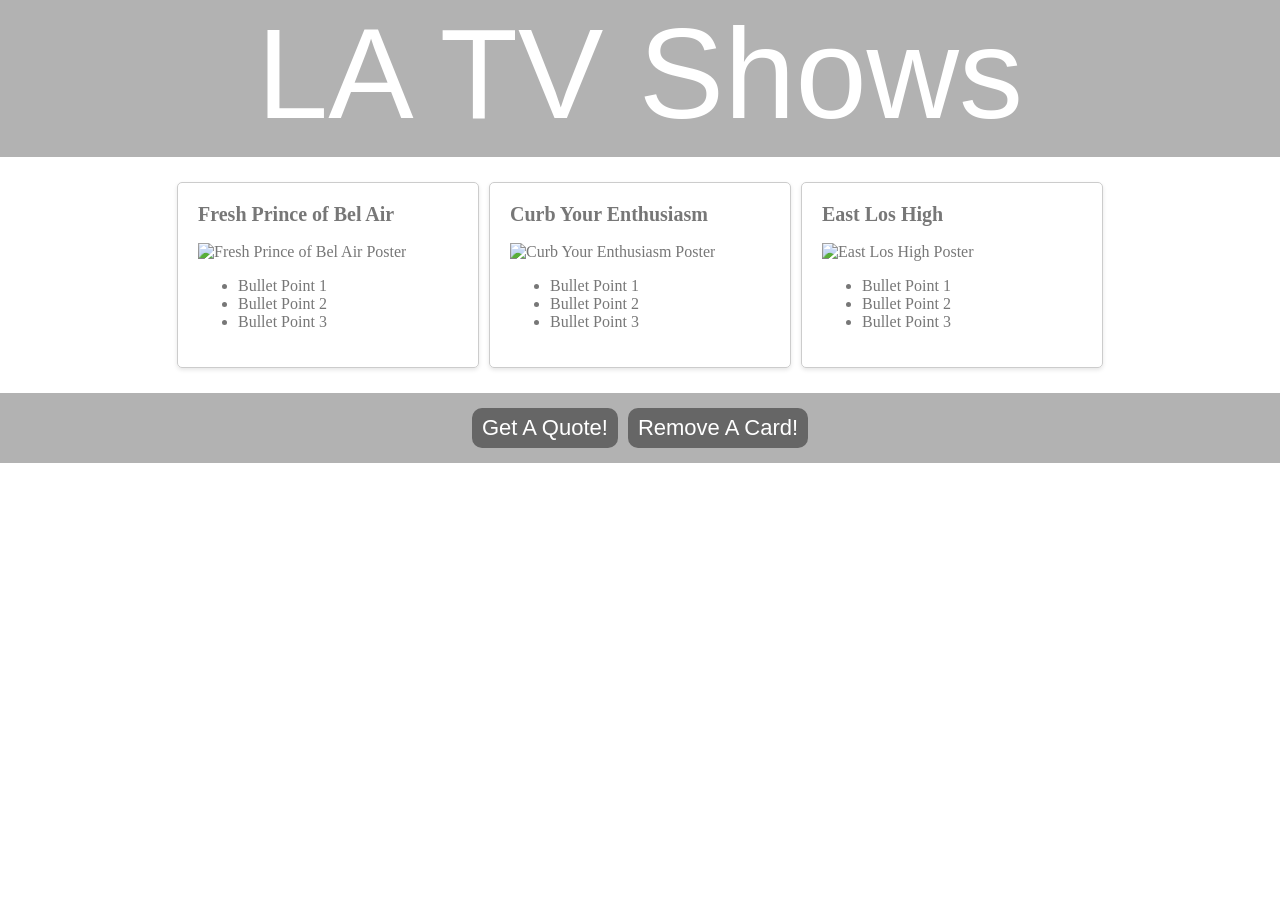
==== index.html @ c976bf3f "Initial commit" ====
<!doctype html>
<html>
  <head>
    <title>LA TV Shows | Home</title>
    <meta name="description" content="A Catalog of Shows Set in Los Angeles" />
    <link rel="stylesheet" href="style.css" />
    <script type="text/javascript" src="scripts.js"></script>
  </head>

  <body>
    <header class="main-header">
      <h1 class="title">LA TV Shows</h1>
    </header>
    <div id="card-container"></div>
    <div class="card" style="display: none">
      <div class="card-content">
        <h2>TV Show Title</h2>
        <img src="" alt="TV Show Poster" />
        <ul>
          <li>Bullet Point 1</li>
          <li>Bullet Point 2</li>
          <li>Bullet Point 3</li>
        </ul>
      </div>
    </div>
    <div class="footer">
      <button onclick="quoteAlert()">Get A Quote!</button>
      <button onclick="removeLastCard()">Remove A Card!</button>
    </div>
  </body>
</html>
---- style.css ----
html,
body {
  margin: 0;
  padding: 0;
}

.main-header {
  background-color: rgba(0, 0, 0, 0.3);
  padding-bottom: 10px;
}

.title {
  text-align: center;
  margin: 0;
  font-size: 8em;
  font-family: "Helvetica";
  font-weight: normal;
  color: white;
}

#card-container {
  display: flex;
  justify-content: center;
  margin: 20px;
}

.card {
  width: 300px;
  border: 1px solid #ccc;
  border-radius: 5px;
  box-shadow: 0 2px 4px rgba(0, 0, 0, 0.1);
  margin: 5px;
}

.card-content {
  padding: 20px;
  font-family: "Verdana";
  color: #777;
}

.card-content h2 {
  margin-top: 0;
  font-size: 20px;
}

.card img {
  width: 100%;
  height: auto;
}

.footer {
  display: flex;
  justify-content: center;
  background-color: rgba(0, 0, 0, 0.3);
  padding: 10px;
}

button {
  text-align: center;
  background-color: #666;
  border: none;
  padding-left: 10px;
  padding-right: 10px;
  height: 40px;
  border-radius: 10px;
  color: white;
  font-size: 22px;
  cursor: pointer;
  margin: 5px;
}
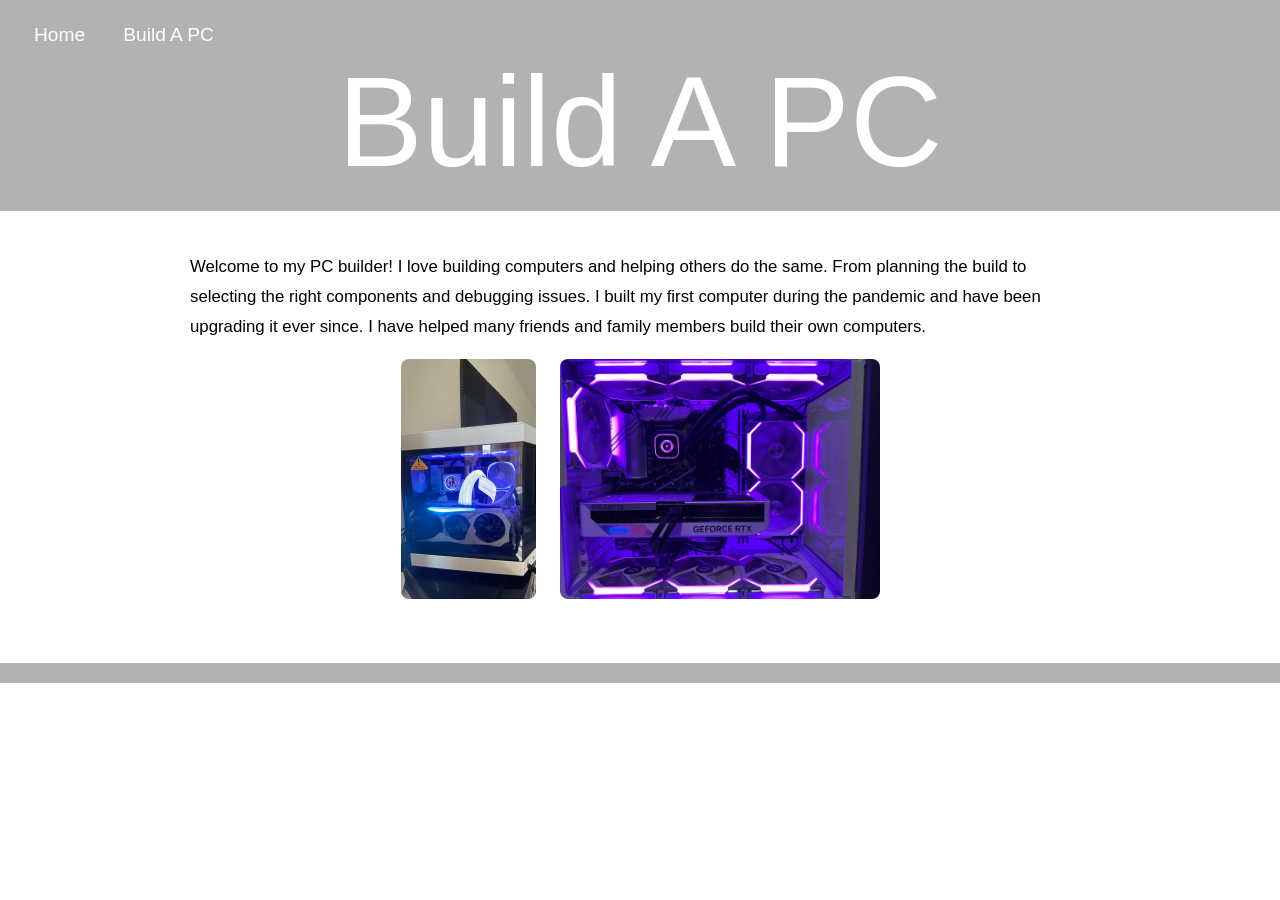
==== commit 81c84f53: "Adding sections into the website" ====
--- a/index.html
+++ b/index.html
@@ -1,31 +1,37 @@
 <!doctype html>
 <html>
   <head>
-    <title>LA TV Shows | Home</title>
-    <meta name="description" content="A Catalog of Shows Set in Los Angeles" />
+    <title>Build a PC | Home</title>
+    <meta name="description" content="Build a Computer Budget" />
     <link rel="stylesheet" href="style.css" />
     <script type="text/javascript" src="scripts.js"></script>
   </head>
 
   <body>
     <header class="main-header">
-      <h1 class="title">LA TV Shows</h1>
+      <h1 class="title">Build A PC</h1>
+      <nav class="top-nav">
+        <a href="index.html">Home</a>
+        <a href="buildapc/index.html">Build A PC</a>
+      </nav>
     </header>
+    <section class="intro-section" id="home">
+      <p>Welcome to my PC builder! I love building computers and helping others do the same. From planning the build to selecting the right components and debugging issues. 
+        I built my first computer during the pandemic and have been upgrading it ever since. I have helped many friends and family members build their own computers.
+      </p>
+      <div class="intro-gallery">
+        <img src="images/pc1.JPEG" alt="Custom PC build photo" />
+        <img src="images/IMG_1488.jpg" alt="PC with RTX 3060 build" />
+      </div>
+    </section>
     <div id="card-container"></div>
     <div class="card" style="display: none">
       <div class="card-content">
         <h2>TV Show Title</h2>
         <img src="" alt="TV Show Poster" />
-        <ul>
-          <li>Bullet Point 1</li>
-          <li>Bullet Point 2</li>
-          <li>Bullet Point 3</li>
-        </ul>
       </div>
     </div>
     <div class="footer">
-      <button onclick="quoteAlert()">Get A Quote!</button>
-      <button onclick="removeLastCard()">Remove A Card!</button>
     </div>
   </body>
 </html>
--- a/style.css
+++ b/style.css
@@ -6,7 +6,33 @@
 
 .main-header {
   background-color: rgba(0, 0, 0, 0.3);
-  padding-bottom: 10px;
+  padding: 48px 24px 16px;
+  display: flex;
+  align-items: center;
+  justify-content: center;
+  position: relative;
+}
+
+.top-nav {
+  position: absolute;
+  top: 18px;
+  left: 24px;
+  display: flex;
+  gap: 18px;
+}
+
+.top-nav a {
+  color: white;
+  text-decoration: none;
+  font-size: 1.2rem;
+  font-family: "Verdana", sans-serif;
+  padding: 6px 10px;
+  border-radius: 8px;
+  transition: background-color 0.2s ease;
+}
+
+.top-nav a:hover {
+  background-color: rgba(255, 255, 255, 0.15);
 }
 
 .title {
@@ -18,6 +44,21 @@
   color: white;
 }
 
+.intro-section {
+  max-width: 900px;
+  margin: 0 auto;
+  padding: 24px 16px;
+  font-size: 1.05rem;
+  line-height: 1.8;
+  color: #000000;
+  font-family: "Verdana", sans-serif;
+  text-align: left;
+}
+
+.intro-section p {
+  margin-bottom: 1rem;
+}
+
 #card-container {
   display: flex;
   justify-content: center;
@@ -46,6 +87,198 @@
 .card img {
   width: 100%;
   height: auto;
+}
+
+.intro-gallery {
+  display: flex;
+  flex-wrap: wrap;
+  justify-content: center;
+  gap: 24px;
+  margin-top: 16px;
+}
+
+.intro-gallery img {
+  width: auto;
+  max-width: 100%;
+  height: 240px;
+  border-radius: 8px;
+  display: block;
+}
+
+.budget-section {
+  max-width: 900px;
+  margin: 24px auto;
+  padding: 24px 16px;
+  background-color: rgba(255, 255, 255, 0.07);
+  border-radius: 12px;
+  color: #000;
+}
+
+.budget-buttons {
+  display: flex;
+  flex-wrap: wrap;
+  gap: 12px;
+  margin-bottom: 16px;
+}
+
+.budget-buttons button {
+  background-color: rgba(0, 0, 0, 0.08);
+  border: 1px solid rgba(0, 0, 0, 0.12);
+  color: #111;
+  font-size: 1rem;
+  padding: 10px 18px;
+  border-radius: 10px;
+  cursor: pointer;
+  transition: background-color 0.2s ease, transform 0.2s ease;
+}
+
+.budget-buttons button:hover {
+  background-color: rgba(0, 0, 0, 0.12);
+}
+
+.budget-buttons button.active {
+  background-color: #0c5eff;
+  color: #fff;
+  border-color: #0c5eff;
+  transform: translateY(-1px);
+}
+
+.budget-summary {
+  display: flex;
+  gap: 32px;
+  flex-wrap: wrap;
+  margin-bottom: 12px;
+}
+
+.filter-controls {
+  display: flex;
+  flex-wrap: wrap;
+  gap: 10px;
+}
+
+.catalog-header {
+  display: flex;
+  align-items: center;
+  justify-content: space-between;
+  gap: 16px;
+  margin-bottom: 18px;
+}
+
+.filter-controls button {
+  background-color: rgba(0, 0, 0, 0.08);
+  border: 1px solid rgba(0, 0, 0, 0.12);
+  color: #111;
+  padding: 8px 12px;
+  border-radius: 10px;
+  cursor: pointer;
+  transition: background-color 0.2s ease;
+}
+
+.filter-controls button.active {
+  background-color: #0c5eff;
+  color: white;
+  border-color: #0c5eff;
+}
+
+.filter-controls button:hover {
+  background-color: rgba(0, 0, 0, 0.12);
+}
+
+.budget-summary strong {
+  font-weight: 700;
+}
+
+.budget-warning {
+  margin: 0;
+  color: #444;
+}
+
+.budget-warning.over-budget {
+  color: #b00020;
+}
+
+.budget-warning.within-budget {
+  color: #116530;
+}
+
+.product-list {
+  display: grid;
+  grid-template-columns: repeat(auto-fill, minmax(240px, 240px));
+  gap: 18px;
+  justify-content: start;
+}
+
+.product-card {
+  background: rgba(255, 255, 255, 0.08);
+  border: 1px solid rgba(0, 0, 0, 0.12);
+  border-radius: 12px;
+  padding: 16px;
+}
+
+.product-image {
+  width: 100%;
+  height: auto;
+  border-radius: 10px;
+  margin-bottom: 14px;
+  object-fit: cover;
+}
+
+.product-category,
+.product-price {
+  margin: 6px 0;
+  color: #444;
+}
+
+.product-description {
+  margin: 8px 0 14px;
+  color: #333;
+}
+
+.cart-section {
+  background: rgba(255, 255, 255, 0.08);
+  border: 1px solid rgba(0, 0, 0, 0.12);
+  border-radius: 12px;
+  padding: 16px;
+}
+
+.cart-items {
+  min-height: 140px;
+}
+
+.cart-item {
+  display: flex;
+  justify-content: space-between;
+  align-items: center;
+  gap: 12px;
+  padding: 10px 0;
+  border-bottom: 1px solid rgba(0, 0, 0, 0.08);
+}
+
+.cart-item:last-child {
+  border-bottom: none;
+}
+
+.cart-footer {
+  margin-top: 16px;
+  display: flex;
+  justify-content: space-between;
+  align-items: center;
+  gap: 12px;
+}
+
+.remove-button,
+#clear-cart {
+  background-color: rgba(0, 0, 0, 0.08);
+  border: 1px solid rgba(0, 0, 0, 0.12);
+  color: #111;
+  padding: 8px 12px;
+  border-radius: 10px;
+  cursor: pointer;
+}
+
+.remove-button:hover,
+#clear-cart:hover {
+  background-color: rgba(0, 0, 0, 0.12);
 }
 
 .footer {
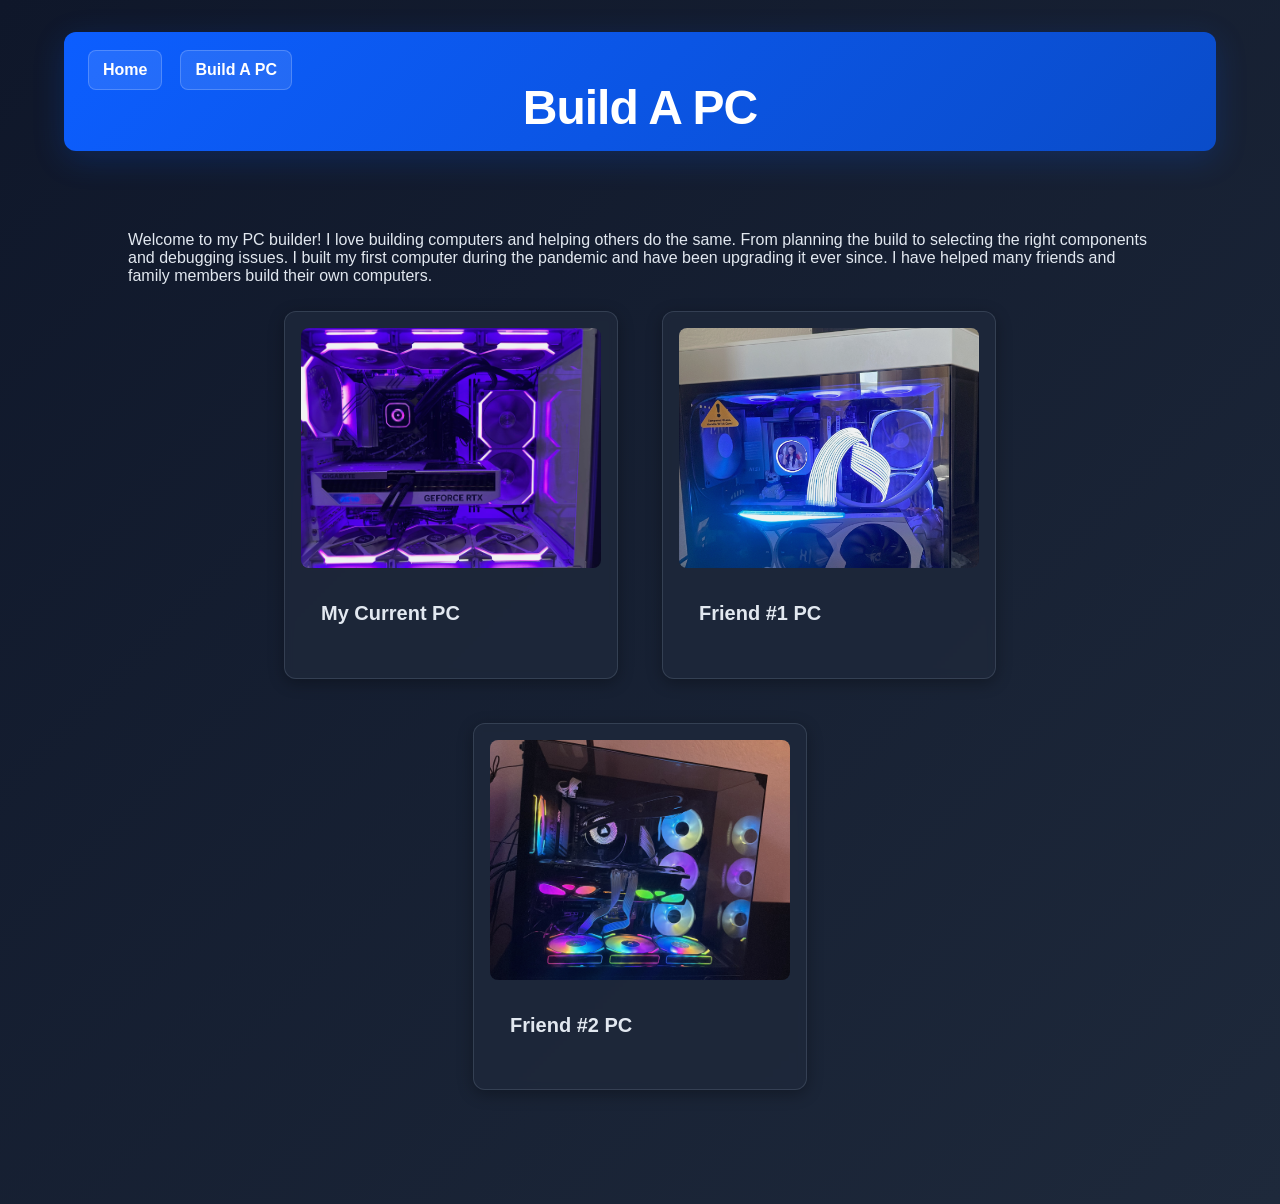
==== commit d73a043b: "Correcting inconsistencies" ====
--- a/index.html
+++ b/index.html
@@ -4,34 +4,58 @@
     <title>Build a PC | Home</title>
     <meta name="description" content="Build a Computer Budget" />
     <link rel="stylesheet" href="style.css" />
-    <script type="text/javascript" src="scripts.js"></script>
+    <script type="text/javascript" src="scripts.js" defer></script>
   </head>
 
   <body>
-    <header class="main-header">
-      <h1 class="title">Build A PC</h1>
-      <nav class="top-nav">
-        <a href="index.html">Home</a>
-        <a href="buildapc/index.html">Build A PC</a>
-      </nav>
-    </header>
-    <section class="intro-section" id="home">
-      <p>Welcome to my PC builder! I love building computers and helping others do the same. From planning the build to selecting the right components and debugging issues. 
-        I built my first computer during the pandemic and have been upgrading it ever since. I have helped many friends and family members build their own computers.
-      </p>
-      <div class="intro-gallery">
-        <img src="images/pc1.JPEG" alt="Custom PC build photo" />
-        <img src="images/IMG_1488.jpg" alt="PC with RTX 3060 build" />
-      </div>
-    </section>
-    <div id="card-container"></div>
-    <div class="card" style="display: none">
-      <div class="card-content">
-        <h2>TV Show Title</h2>
-        <img src="" alt="TV Show Poster" />
-      </div>
-    </div>
-    <div class="footer">
-    </div>
-  </body>
-</html>
+    <div class="site-container">
+      
+      <header class="main-header">
+        <h1 class="title">Build A PC</h1>
+        <nav class="top-nav">
+          <a href="index.html">Home</a>
+          <a href="buildapc/index.html">Build A PC</a>
+        </nav>
+      </header>
+
+      <section class="intro-section" id="home">
+        <p>
+          Welcome to my PC builder! I love building computers and helping others do the same. From planning the build to selecting the right components and debugging issues. 
+          I built my first computer during the pandemic and have been upgrading it ever since. I have helped many friends and family members build their own computers.
+        </p>
+
+        <div class="intro-gallery">
+          
+          <div class="card">
+            <img src="images/IMG_1488.jpg" alt="PC with RTX 3060 build" />
+            <div class="card-content">
+              <h2>My Current PC</h2>
+            </div>
+          </div>
+          
+          <div class="card">
+            <img src="images/pc1.JPEG" alt="Custom PC build photo" />
+            <div class="card-content">
+              <h2>Friend #1 PC</h2>
+            </div>
+          </div>
+
+
+
+          <div class="card">
+            <img src="images/pc2.jpg" alt="PC with RTX 3060 build" />
+            <div class="card-content">
+              <h2>Friend #2 PC</h2>
+            </div>
+          </div>
+
+        </div>
+      </section>
+
+      <div id="card-container"></div>
+
+      <div class="footer">
+        </div>
+
+    </div> </body>
+</html>
--- a/style.css
+++ b/style.css
@@ -2,15 +2,32 @@
 body {
   margin: 0;
   padding: 0;
+  background: linear-gradient(135deg, #0f172a 0%, #1e293b 100%);
+  color: #e2e8f0;
+  font-family: -apple-system, BlinkMacSystemFont, "Segoe UI", Roboto, "Helvetica Neue", Arial, sans-serif;
+  min-height: 100vh;
+}
+
+.site-container {
+  max-width: 1600px;
+  margin-left: auto;
+  margin-right: auto;
+  padding-left: 64px;
+  padding-right: 64px;
+  padding-top: 32px;
+  padding-bottom: 32px;
 }
 
 .main-header {
-  background-color: rgba(0, 0, 0, 0.3);
+  background: linear-gradient(135deg, #0c5eff 0%, #0a4cc9 100%);
   padding: 48px 24px 16px;
   display: flex;
   align-items: center;
   justify-content: center;
   position: relative;
+  border-radius: 12px;
+  box-shadow: 0 8px 32px rgba(12, 94, 255, 0.2);
+  margin-bottom: 32px;
 }
 
 .top-nav {
@@ -24,35 +41,37 @@
 .top-nav a {
   color: white;
   text-decoration: none;
-  font-size: 1.2rem;
-  font-family: "Verdana", sans-serif;
-  padding: 6px 10px;
+  font-size: 1rem;
+  font-weight: 600;
+  padding: 10px 14px;
   border-radius: 8px;
-  transition: background-color 0.2s ease;
+  transition: all 0.3s ease;
+  background-color: rgba(255, 255, 255, 0.1);
+  border: 1px solid rgba(255, 255, 255, 0.2);
 }
 
 .top-nav a:hover {
-  background-color: rgba(255, 255, 255, 0.15);
+  background-color: rgba(255, 255, 255, 0.25);
+  transform: translateY(-2px);
 }
 
 .title {
   text-align: center;
   margin: 0;
-  font-size: 8em;
-  font-family: "Helvetica";
-  font-weight: normal;
+  font-size: 3rem;
+  font-weight: 700;
   color: white;
+  letter-spacing: -1px;
 }
 
 .intro-section {
-  max-width: 900px;
-  margin: 0 auto;
-  padding: 24px 16px;
-  font-size: 1.05rem;
-  line-height: 1.8;
-  color: #000000;
-  font-family: "Verdana", sans-serif;
-  text-align: left;
+  max-width: 1600px;
+  margin-left: auto;
+  margin-right: auto;
+  padding-left: 64px;
+  padding-right: 64px;
+  padding-top: 32px;
+  padding-bottom: 32px;
 }
 
 .intro-section p {
@@ -67,26 +86,47 @@
 
 .card {
   width: 300px;
-  border: 1px solid #ccc;
-  border-radius: 5px;
-  box-shadow: 0 2px 4px rgba(0, 0, 0, 0.1);
-  margin: 5px;
+  background: rgba(30, 41, 59, 0.8);
+  border: 1px solid rgba(148, 163, 184, 0.2);
+  border-radius: 12px;
+  padding: 16px; 
+  margin: 10px;
+  backdrop-filter: blur(4px);
+  transition: all 0.3s ease;
+  box-shadow: 0 4px 16px rgba(0, 0, 0, 0.3);
+  display: flex;
+  flex-direction: column;
+}
+
+.card:hover {
+  border-color: rgba(12, 94, 255, 0.5);
+  box-shadow: 0 12px 48px rgba(12, 94, 255, 0.2);
+  transform: translateY(-4px);
 }
 
 .card-content {
   padding: 20px;
-  font-family: "Verdana";
-  color: #777;
+  color: #cbd5e1;
 }
 
 .card-content h2 {
   margin-top: 0;
   font-size: 20px;
+  color: #e2e8f0;
 }
 
 .card img {
   width: 100%;
-  height: auto;
+  height: 200px; 
+  object-fit: cover;
+  border-radius: 10px;
+  margin-bottom: 14px;
+  opacity: 0.95;
+  transition: opacity 0.3s ease;
+}
+
+.card:hover img {
+  opacity: 1;
 }
 
 .intro-gallery {
@@ -106,48 +146,93 @@
 }
 
 .budget-section {
-  max-width: 900px;
-  margin: 24px auto;
-  padding: 24px 16px;
-  background-color: rgba(255, 255, 255, 0.07);
-  border-radius: 12px;
-  color: #000;
+  display: none;
+}
+
+.catalog-layout {
+  display: flex;
+  gap: 32px;
+  align-items: flex-start;
+}
+
+.catalog-section {
+  flex: 1;
+}
+
+.budget-and-cart {
+  display: flex;
+  flex-direction: column;
+  gap: 16px;
+  width: 300px;
+  position: sticky;
+  top: 20px;
+  flex-shrink: 0;
+}
+
+.budget-panel {
+  background: rgba(30, 41, 59, 0.8);
+  border: 1px solid rgba(148, 163, 184, 0.2);
+  border-radius: 12px;
+  padding: 16px;
+  backdrop-filter: blur(4px);
+  box-shadow: 0 8px 32px rgba(0, 0, 0, 0.3);
+}
+
+.budget-panel h2 {
+  margin-top: 0;
+  margin-bottom: 12px;
+  font-size: 1.1rem;
+  color: #e2e8f0;
+  font-weight: 600;
 }
 
 .budget-buttons {
   display: flex;
   flex-wrap: wrap;
-  gap: 12px;
-  margin-bottom: 16px;
+  gap: 8px;
+  margin-bottom: 12px;
 }
 
 .budget-buttons button {
-  background-color: rgba(0, 0, 0, 0.08);
-  border: 1px solid rgba(0, 0, 0, 0.12);
-  color: #111;
-  font-size: 1rem;
-  padding: 10px 18px;
-  border-radius: 10px;
+  background-color: rgba(148, 163, 184, 0.1);
+  border: 1px solid rgba(148, 163, 184, 0.3);
+  color: #cbd5e1;
+  font-size: 0.9rem;
+  padding: 8px 12px;
+  border-radius: 8px;
   cursor: pointer;
-  transition: background-color 0.2s ease, transform 0.2s ease;
+  transition: all 0.3s ease;
+  flex: 1;
+  min-width: calc(50% - 4px);
+  font-weight: 600;
 }
 
 .budget-buttons button:hover {
-  background-color: rgba(0, 0, 0, 0.12);
+  background-color: rgba(148, 163, 184, 0.2);
+  border-color: rgba(148, 163, 184, 0.5);
 }
 
 .budget-buttons button.active {
   background-color: #0c5eff;
   color: #fff;
   border-color: #0c5eff;
-  transform: translateY(-1px);
+  transform: translateY(-2px);
+  box-shadow: 0 4px 12px rgba(12, 94, 255, 0.3);
 }
 
 .budget-summary {
   display: flex;
-  gap: 32px;
-  flex-wrap: wrap;
-  margin-bottom: 12px;
+  flex-direction: column;
+  gap: 8px;
+  margin-bottom: 8px;
+  padding: 8px 0;
+  border-top: 1px solid rgba(148, 163, 184, 0.1);
+  border-bottom: 1px solid rgba(148, 163, 184, 0.1);
+}
+
+.budget-summary span {
+  font-size: 0.95rem;
+  color: #cbd5e1;
 }
 
 .filter-controls {
@@ -164,81 +249,160 @@
   margin-bottom: 18px;
 }
 
+.catalog-header h2 {
+  color: #e2e8f0;
+  font-weight: 600;
+}
+
 .filter-controls button {
-  background-color: rgba(0, 0, 0, 0.08);
-  border: 1px solid rgba(0, 0, 0, 0.12);
-  color: #111;
+  background-color: rgba(148, 163, 184, 0.1);
+  border: 1px solid rgba(148, 163, 184, 0.3);
+  color: #cbd5e1;
   padding: 8px 12px;
   border-radius: 10px;
   cursor: pointer;
-  transition: background-color 0.2s ease;
+  transition: all 0.3s ease;
+  font-weight: 600;
 }
 
 .filter-controls button.active {
   background-color: #0c5eff;
   color: white;
   border-color: #0c5eff;
+  box-shadow: 0 4px 12px rgba(12, 94, 255, 0.3);
 }
 
 .filter-controls button:hover {
-  background-color: rgba(0, 0, 0, 0.12);
+  background-color: rgba(148, 163, 184, 0.2);
+  border-color: rgba(148, 163, 184, 0.5);
 }
 
 .budget-summary strong {
   font-weight: 700;
+  color: #f1f5f9;
 }
 
 .budget-warning {
-  margin: 0;
-  color: #444;
+  margin: 8px 0 0 0;
+  padding: 8px 0;
+  color: #94a3b8;
+  font-size: 0.9rem;
+  border-top: 1px solid rgba(148, 163, 184, 0.1);
 }
 
 .budget-warning.over-budget {
-  color: #b00020;
+  color: #ff6b6b;
+  font-weight: 600;
 }
 
 .budget-warning.within-budget {
-  color: #116530;
+  color: #51cf66;
+  font-weight: 600;
 }
 
 .product-list {
   display: grid;
-  grid-template-columns: repeat(auto-fill, minmax(240px, 240px));
-  gap: 18px;
+  grid-template-columns: repeat(auto-fill, minmax(260px, 1fr));
+  gap: 32px 40px;
   justify-content: start;
 }
 
 .product-card {
-  background: rgba(255, 255, 255, 0.08);
-  border: 1px solid rgba(0, 0, 0, 0.12);
+  background: rgba(30, 41, 59, 0.8);
+  border: 1px solid rgba(148, 163, 184, 0.2);
   border-radius: 12px;
   padding: 16px;
+  backdrop-filter: blur(4px);
+  transition: all 0.3s ease;
+  box-shadow: 0 4px 16px rgba(0, 0, 0, 0.3);
+  display: flex;
+  flex-direction: column;
+}
+
+.product-card:hover {
+  border-color: rgba(12, 94, 255, 0.5);
+  box-shadow: 0 12px 32px rgba(12, 94, 255, 0.15);
+  transform: translateY(-4px);
 }
 
 .product-image {
   width: 100%;
-  height: auto;
+  height: 200px;
   border-radius: 10px;
   margin-bottom: 14px;
   object-fit: cover;
+  opacity: 0.95;
+  transition: opacity 0.3s ease;
+}
+
+.product-card:hover .product-image {
+  opacity: 1;
+}
+
+.product-card h3 {
+  color: #e2e8f0;
+  margin: 6px 0 4px 0;
+  font-weight: 600;
 }
 
 .product-category,
 .product-price {
   margin: 6px 0;
-  color: #444;
+  color: #94a3b8;
+  font-size: 0.95rem;
+}
+
+.product-price {
+  color: #0c5eff;
+  font-weight: 700;
 }
 
 .product-description {
   margin: 8px 0 14px;
-  color: #333;
+  color: #cbd5e1;
+  font-size: 0.9rem;
+  line-height: 1.5;
+  flex-grow: 1;
+}
+
+.add-to-cart-btn {
+  width: 100%;
+  background: linear-gradient(135deg, #0c5eff 0%, #0a4cc9 100%);
+  border: 1px solid #0c5eff;
+  color: white;
+  padding: 10px 12px;
+  border-radius: 8px;
+  cursor: pointer;
+  font-size: 0.95rem;
+  transition: all 0.3s ease;
+  margin-top: 10px;
+  font-weight: 600;
+  box-shadow: 0 4px 12px rgba(12, 94, 255, 0.2);
+}
+
+.add-to-cart-btn:hover {
+  transform: translateY(-2px);
+  box-shadow: 0 6px 20px rgba(12, 94, 255, 0.35);
+}
+
+.add-to-cart-btn:active {
+  transform: translateY(0);
 }
 
 .cart-section {
-  background: rgba(255, 255, 255, 0.08);
-  border: 1px solid rgba(0, 0, 0, 0.12);
+  background: rgba(30, 41, 59, 0.8);
+  border: 1px solid rgba(148, 163, 184, 0.2);
   border-radius: 12px;
   padding: 16px;
+  width: 100%;
+  backdrop-filter: blur(4px);
+  box-shadow: 0 8px 32px rgba(0, 0, 0, 0.3);
+}
+
+.cart-section h2 {
+  margin-top: 0;
+  color: #e2e8f0;
+  font-weight: 600;
 }
 
 .cart-items {
@@ -251,7 +415,9 @@
   align-items: center;
   gap: 12px;
   padding: 10px 0;
-  border-bottom: 1px solid rgba(0, 0, 0, 0.08);
+  border-bottom: 1px solid rgba(148, 163, 184, 0.1);
+  color: #cbd5e1;
+  font-size: 0.95rem;
 }
 
 .cart-item:last-child {
@@ -261,43 +427,71 @@
 .cart-footer {
   margin-top: 16px;
   display: flex;
-  justify-content: space-between;
-  align-items: center;
+  flex-direction: column;
   gap: 12px;
+  border-top: 1px solid rgba(148, 163, 184, 0.1);
+  padding-top: 12px;
+}
+
+.cart-total {
+  color: #e2e8f0;
+  font-weight: 700;
+  font-size: 1.05rem;
 }
 
 .remove-button,
 #clear-cart {
-  background-color: rgba(0, 0, 0, 0.08);
-  border: 1px solid rgba(0, 0, 0, 0.12);
-  color: #111;
+  background-color: rgba(148, 163, 184, 0.1);
+  border: 1px solid rgba(148, 163, 184, 0.3);
+  color: #cbd5e1;
   padding: 8px 12px;
-  border-radius: 10px;
+  border-radius: 8px;
   cursor: pointer;
+  transition: all 0.3s ease;
+  font-weight: 600;
+  font-size: 0.9rem;
 }
 
 .remove-button:hover,
 #clear-cart:hover {
-  background-color: rgba(0, 0, 0, 0.12);
+  background-color: rgba(239, 68, 68, 0.2);
+  border-color: rgba(239, 68, 68, 0.5);
+  color: #ff6b6b;
+}
 }
 
 .footer {
   display: flex;
   justify-content: center;
-  background-color: rgba(0, 0, 0, 0.3);
-  padding: 10px;
+  background: linear-gradient(135deg, #0c5eff 0%, #0a4cc9 100%);
+  padding: 20px;
+  margin-top: 40px;
+  border-radius: 12px;
+  box-shadow: 0 8px 32px rgba(12, 94, 255, 0.2);
 }
 
 button {
   text-align: center;
-  background-color: #666;
-  border: none;
+  background: linear-gradient(135deg, #0c5eff 0%, #0a4cc9 100%);
+  border: 1px solid #0c5eff;
   padding-left: 10px;
   padding-right: 10px;
   height: 40px;
   border-radius: 10px;
   color: white;
-  font-size: 22px;
+  font-size: 1rem;
   cursor: pointer;
   margin: 5px;
-}
+  font-weight: 600;
+  transition: all 0.3s ease;
+  box-shadow: 0 4px 12px rgba(12, 94, 255, 0.2);
+}
+
+button:hover {
+  transform: translateY(-2px);
+  box-shadow: 0 6px 20px rgba(12, 94, 255, 0.35);
+}
+
+button:active {
+  transform: translateY(0);
+}
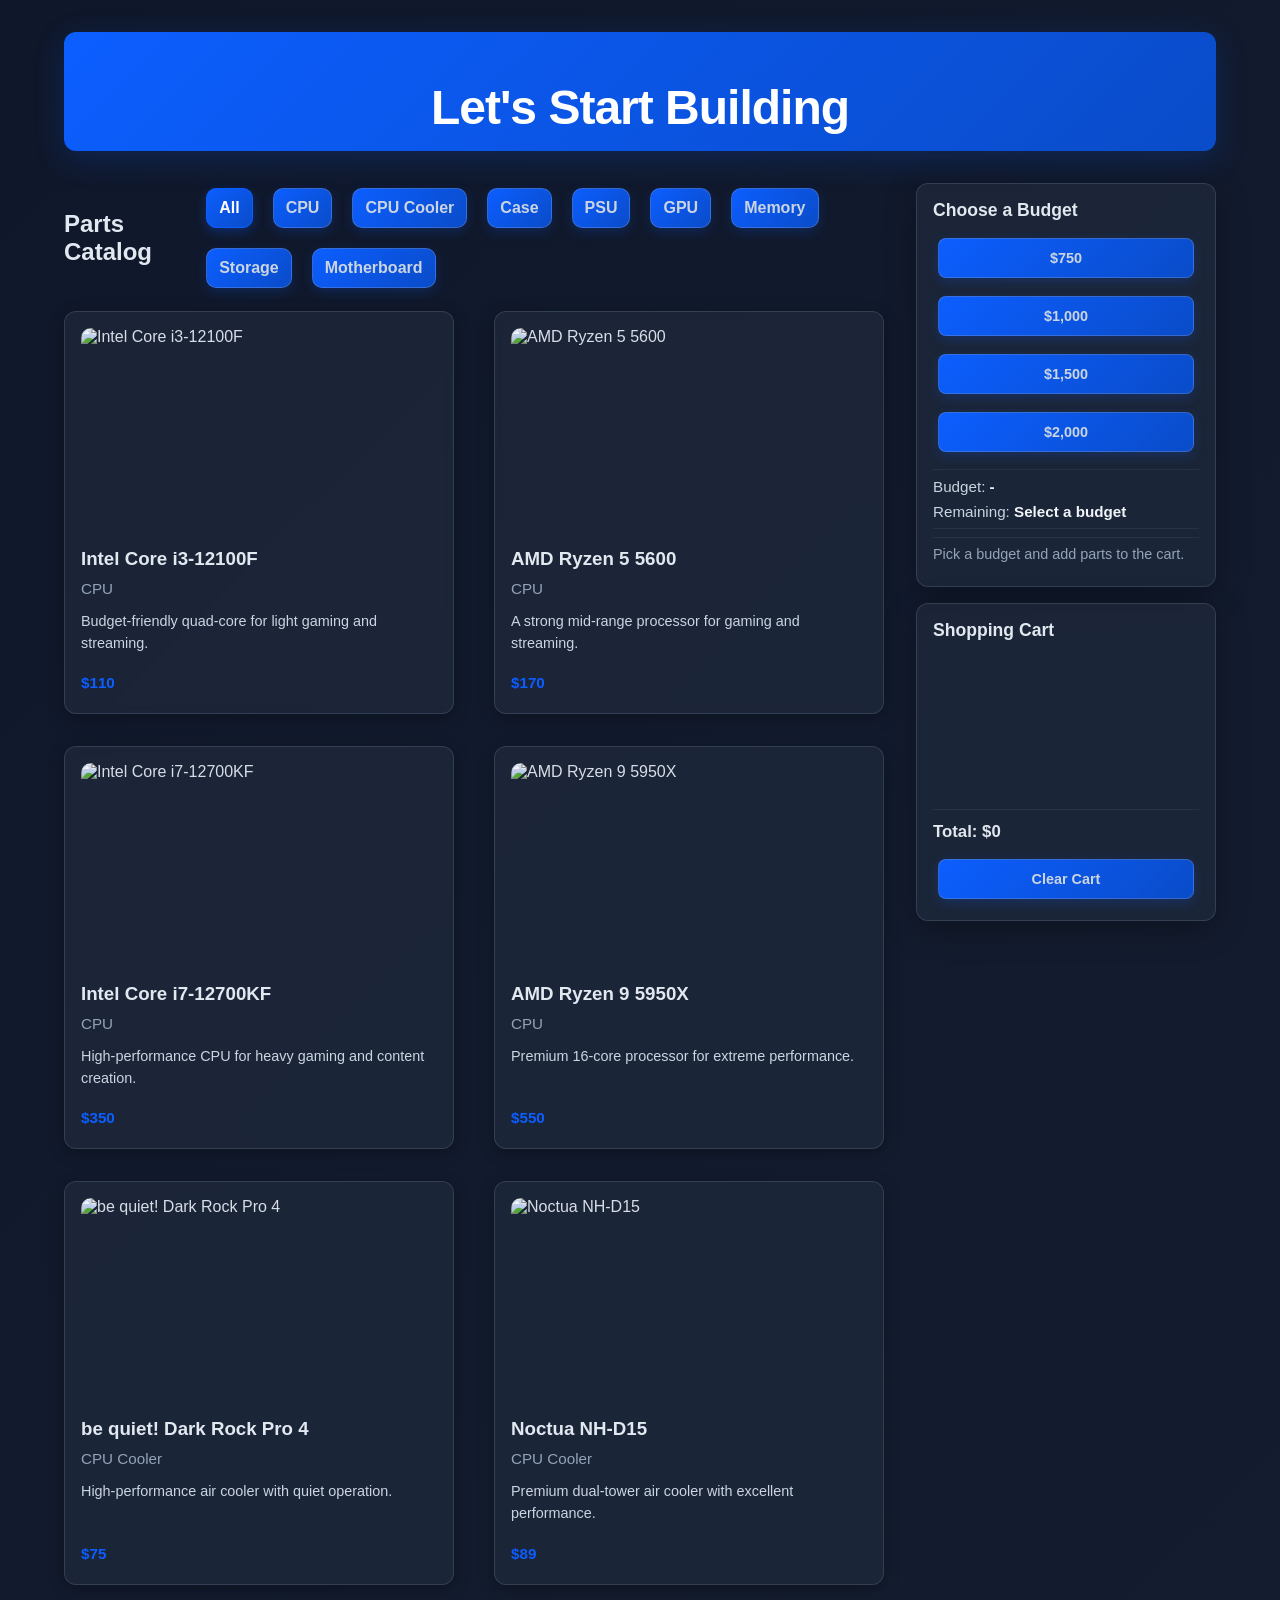
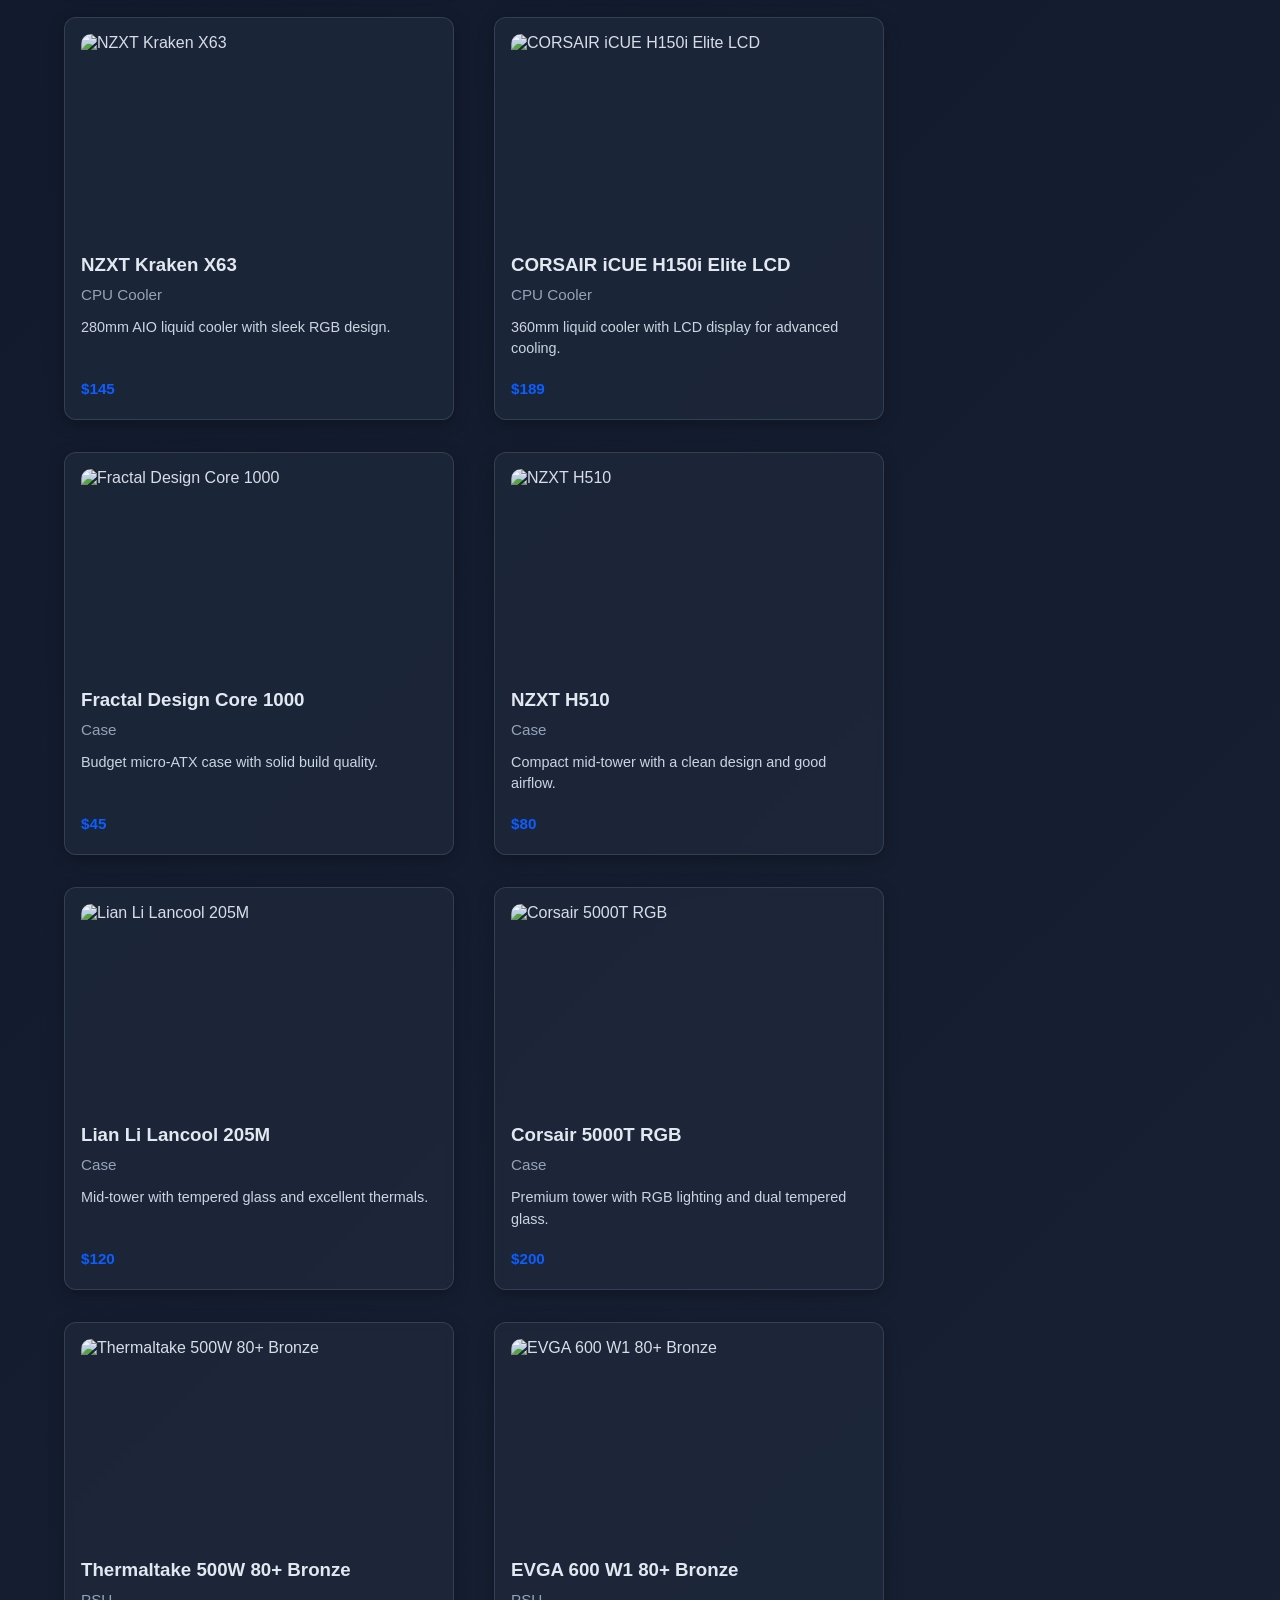
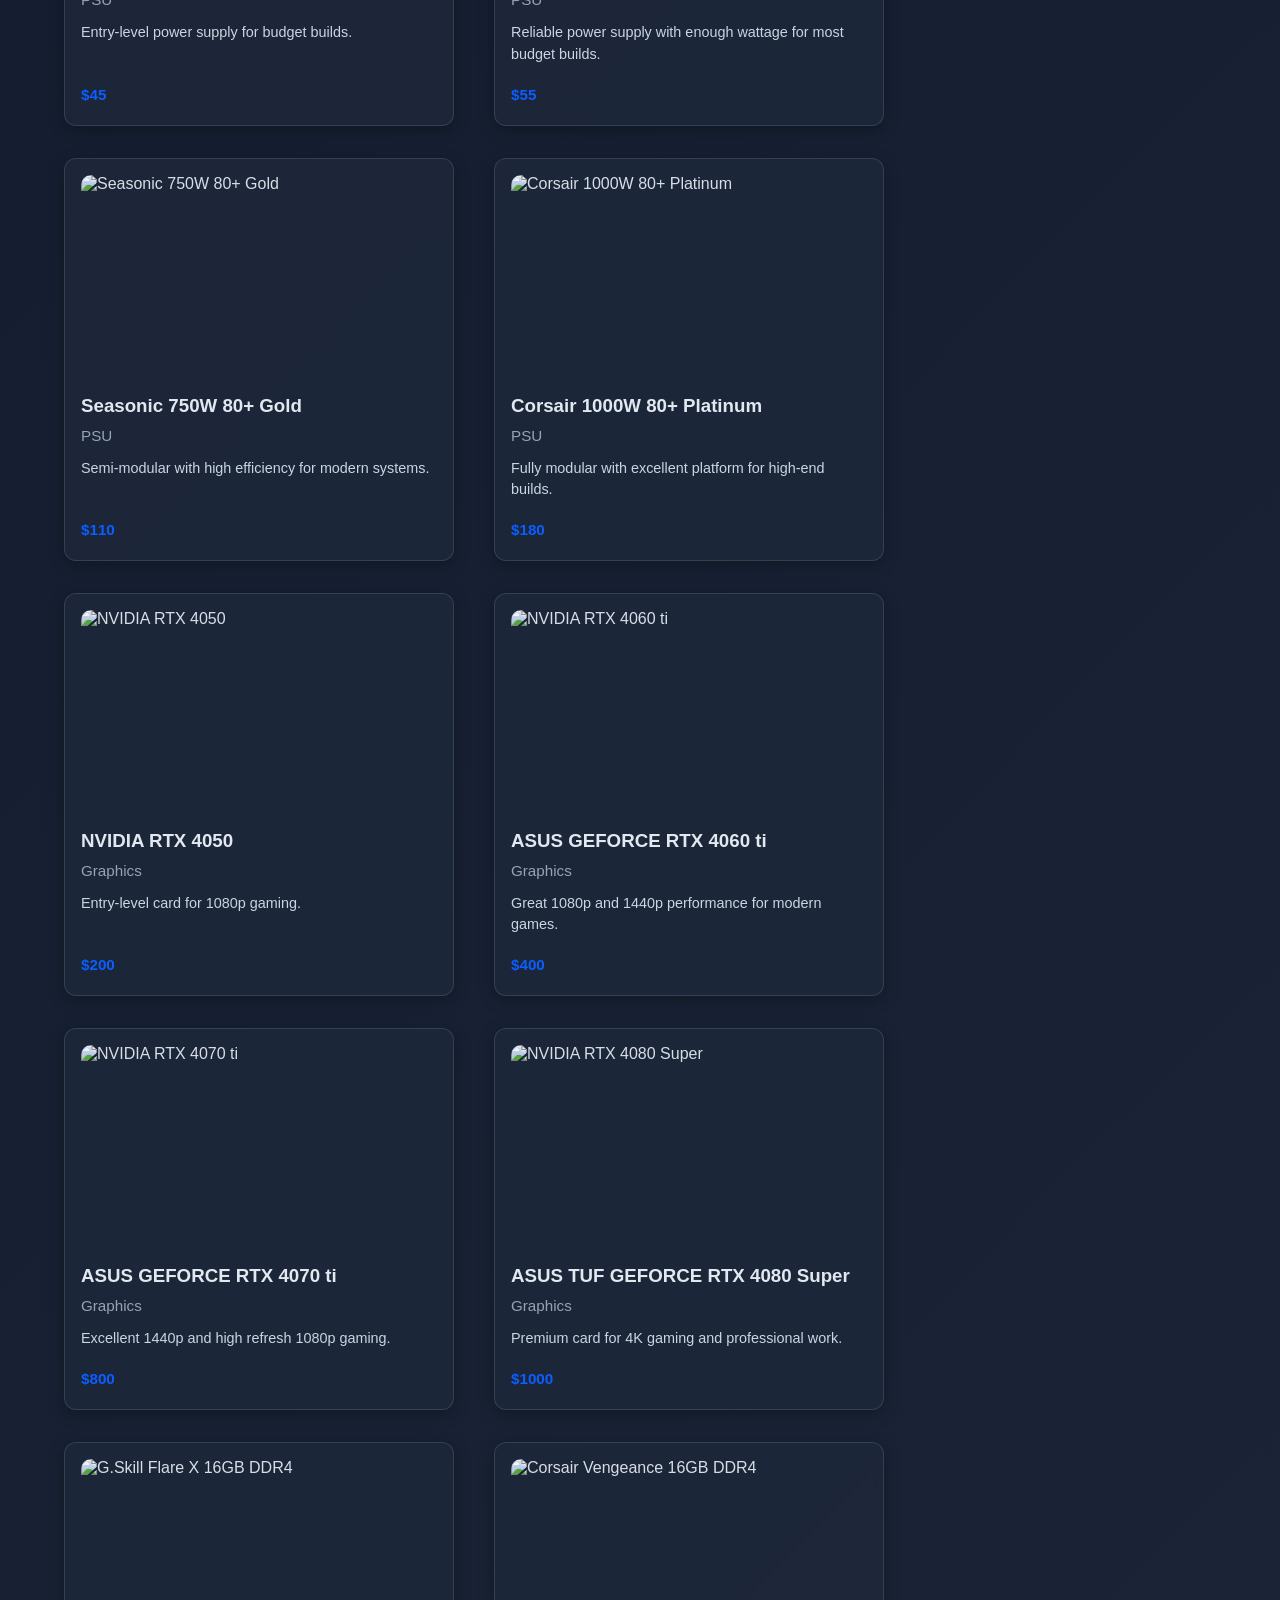
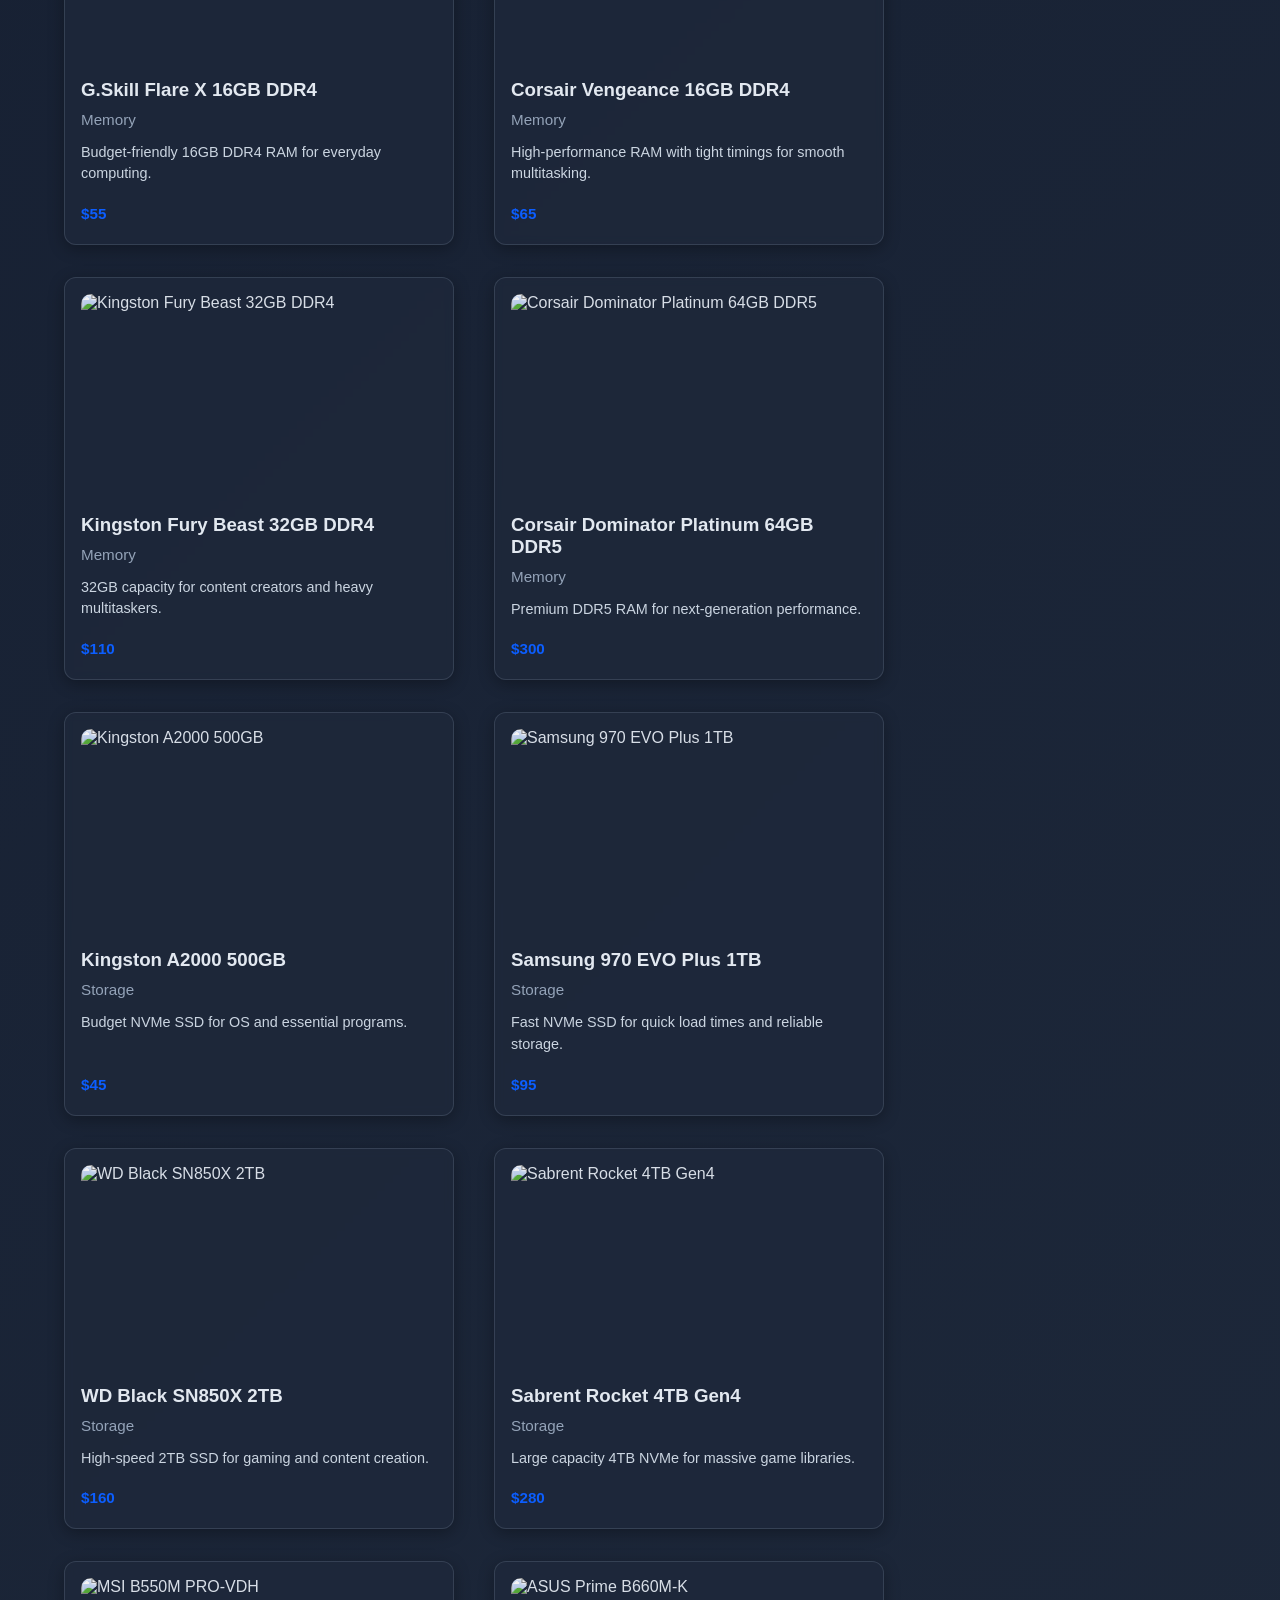
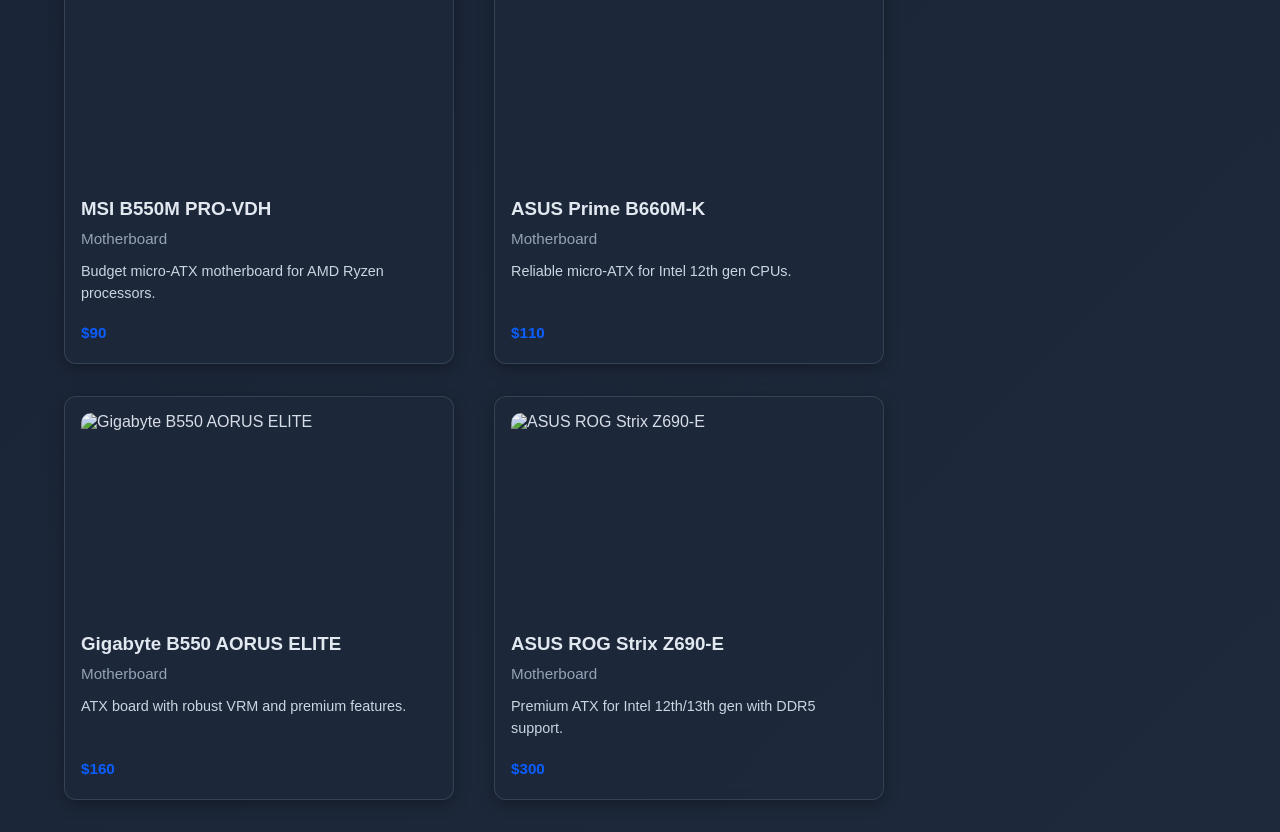
==== commit 1a58da18: "Updated the website" ====
--- a/index.html
+++ b/index.html
@@ -1,61 +1,310 @@
 <!doctype html>
 <html>
   <head>
-    <title>Build a PC | Home</title>
+    <title>Build a PC | Catalog</title>
     <meta name="description" content="Build a Computer Budget" />
-    <link rel="stylesheet" href="style.css" />
-    <script type="text/javascript" src="scripts.js" defer></script>
+    <link rel="stylesheet" href="../style.css" />
+    <script type="text/javascript" src="buildapc.js" defer></script>
   </head>
 
   <body>
     <div class="site-container">
-      
-      <header class="main-header">
-        <h1 class="title">Build A PC</h1>
-        <nav class="top-nav">
-          <a href="index.html">Home</a>
-          <a href="buildapc/index.html">Build A PC</a>
-        </nav>
-      </header>
-
-      <section class="intro-section" id="home">
-        <p>
-          Welcome to my PC builder! I love building computers and helping others do the same. From planning the build to selecting the right components and debugging issues. 
-          I built my first computer during the pandemic and have been upgrading it ever since. I have helped many friends and family members build their own computers.
-        </p>
-
-        <div class="intro-gallery">
+    <header class="main-header">
+      <h1 class="title">Let's Start Building</h1>
+    </header>
+
+
+
+    <section class="catalog-layout">
+      <section class="catalog-section">
+        <div class="catalog-header">
+          <h2>Parts Catalog</h2>
+          <div class="filter-controls">
+            <button type="button" data-filter="all" class="active">All</button>
+            <button type="button" data-filter="CPU">CPU</button>
+            <button type="button" data-filter="CPU Cooler">CPU Cooler</button>
+            <button type="button" data-filter="Case">Case</button>
+            <button type="button" data-filter="PSU">PSU</button>
+            <button type="button" data-filter="Graphics">GPU</button>
+            <button type="button" data-filter="Memory">Memory</button>
+            <button type="button" data-filter="Storage">Storage</button>
+            <button type="button" data-filter="Motherboard">Motherboard</button>
+          </div>
+        </div>
+        <div id="product-list" class="product-list">
+
+<!-- CPUs -->
+          <article class="product-card" data-category="CPU">
+            <img class="product-image" src="https://tpucdn.com/cpu-specs/images/chips/2543-front.jpg" alt="Intel Core i3-12100F" />
+            <h3>Intel Core i3-12100F</h3>
+            <p class="product-category">CPU</p>
+            <p class="product-description">Budget-friendly quad-core for light gaming and streaming.</p>
+            <p class="product-price">$110</p>
+          </article>
+          <article class="product-card" data-category="CPU">
+            <img class="product-image" src="https://m.media-amazon.com/images/I/51So7GoGvxL._AC_UF894,1000_QL80_.jpg" alt="AMD Ryzen 5 5600" />
+            <h3>AMD Ryzen 5 5600</h3>
+            <p class="product-category">CPU</p>
+            <p class="product-description">A strong mid-range processor for gaming and streaming.</p>
+            <p class="product-price">$170</p>
+          </article>
+          <article class="product-card" data-category="CPU">
+            <img class="product-image" src="https://m.media-amazon.com/images/I/51AqEkc2BuL.jpg" alt="Intel Core i7-12700KF" />
+            <h3>Intel Core i7-12700KF</h3>
+            <p class="product-category">CPU</p>
+            <p class="product-description">High-performance CPU for heavy gaming and content creation.</p>
+            <p class="product-price">$350</p>
+          </article>
+          <article class="product-card" data-category="CPU">
+            <img class="product-image" src="https://m.media-amazon.com/images/I/61ISSSA+x+L.jpg" alt="AMD Ryzen 9 5950X" />
+            <h3>AMD Ryzen 9 5950X</h3>
+            <p class="product-category">CPU</p>
+            <p class="product-description">Premium 16-core processor for extreme performance.</p>
+            <p class="product-price">$550</p>
+          </article>
+
+<!-- CPU Coolers -->
+
+          <article class="product-card" data-category="CPU Cooler">
+            <img class="product-image" src="https://www.bequiet.com/volumes/pim/cooler/darkrock/darkrockpro4/3d/017.jpg" alt="be quiet! Dark Rock Pro 4" />
+            <h3>be quiet! Dark Rock Pro 4</h3>
+            <p class="product-category">CPU Cooler</p>
+            <p class="product-description">High-performance air cooler with quiet operation.</p>
+            <p class="product-price">$75</p>
+          </article>          
+
+          <article class="product-card" data-category="CPU Cooler">
+            <img class="product-image" src="https://m.media-amazon.com/images/I/91t48GBv8TL.jpg" alt="Noctua NH-D15" />
+            <h3>Noctua NH-D15</h3>
+            <p class="product-category">CPU Cooler</p>
+            <p class="product-description">Premium dual-tower air cooler with excellent performance.</p>
+            <p class="product-price">$89</p>
+          </article>
           
-          <div class="card">
-            <img src="images/IMG_1488.jpg" alt="PC with RTX 3060 build" />
-            <div class="card-content">
-              <h2>My Current PC</h2>
-            </div>
-          </div>
+          <article class="product-card" data-category="CPU Cooler">
+            <img class="product-image" src="https://media.gamestop.com/i/gamestop/11156566/NZXT-Kraken-X63-280mm-CPU-Liquid-Cooler-RLKRX6301?w=768&h=768&fmt=auto" alt="NZXT Kraken X63" />
+            <h3>NZXT Kraken X63</h3>
+            <p class="product-category">CPU Cooler</p>
+            <p class="product-description">280mm AIO liquid cooler with sleek RGB design.</p>
+            <p class="product-price">$145</p>
+          </article>
           
-          <div class="card">
-            <img src="images/pc1.JPEG" alt="Custom PC build photo" />
-            <div class="card-content">
-              <h2>Friend #1 PC</h2>
-            </div>
-          </div>
-
-
-
-          <div class="card">
-            <img src="images/pc2.jpg" alt="PC with RTX 3060 build" />
-            <div class="card-content">
-              <h2>Friend #2 PC</h2>
-            </div>
-          </div>
-
+          <article class="product-card" data-category="CPU Cooler">
+            <img class="product-image" src="https://productimages.microcenter.com/662691_537175_01_front_comping.jpg" alt="CORSAIR iCUE H150i Elite LCD" />
+            <h3>CORSAIR iCUE H150i Elite LCD</h3>
+            <p class="product-category">CPU Cooler</p>
+            <p class="product-description">360mm liquid cooler with LCD display for advanced cooling.</p>
+            <p class="product-price">$189</p>
+          </article>
+
+
+<!-- Cases -->
+          <article class="product-card" data-category="Case">
+            <img class="product-image" src="https://m.media-amazon.com/images/I/811vTzu1JJL._AC_UF350,350_QL80_.jpg" alt="Fractal Design Core 1000" />
+            <h3>Fractal Design Core 1000</h3>
+            <p class="product-category">Case</p>
+            <p class="product-description">Budget micro-ATX case with solid build quality.</p>
+            <p class="product-price">$45</p>
+          </article>
+          <article class="product-card" data-category="Case">
+            <img class="product-image" src="https://pisces.bbystatic.com/image2/BestBuy_US/images/products/6366/6366008_sd.jpg;maxHeight=640;maxWidth=250?format=webp" alt="NZXT H510" />
+            <h3>NZXT H510</h3>
+            <p class="product-category">Case</p>
+            <p class="product-description">Compact mid-tower with a clean design and good airflow.</p>
+            <p class="product-price">$80</p>
+          </article>
+          <article class="product-card" data-category="Case">
+            <img class="product-image" src="https://m.media-amazon.com/images/I/71LbeCo1K2L.jpg" alt="Lian Li Lancool 205M" />
+            <h3>Lian Li Lancool 205M</h3>
+            <p class="product-category">Case</p>
+            <p class="product-description">Mid-tower with tempered glass and excellent thermals.</p>
+            <p class="product-price">$120</p>
+          </article>
+          <article class="product-card" data-category="Case">
+            <img class="product-image" src="https://assets.corsair.com/image/upload/c_pad,q_auto,h_1024,w_1024,f_auto/products/Cases/CC-9011231-WW/Gallery/5000T_RGB_WHITE_10.webp" alt="Corsair 5000T RGB" />
+            <h3>Corsair 5000T RGB</h3>
+            <p class="product-category">Case</p>
+            <p class="product-description">Premium tower with RGB lighting and dual tempered glass.</p>
+            <p class="product-price">$200</p>
+          </article>
+
+<!-- Power Supplies -->
+          <article class="product-card" data-category="PSU">
+            <img class="product-image" src="https://productimages.microcenter.com/662292_532614_03_front_comping.jpg" alt="Thermaltake 500W 80+ Bronze" />
+            <h3>Thermaltake 500W 80+ Bronze</h3>
+            <p class="product-category">PSU</p>
+            <p class="product-description">Entry-level power supply for budget builds.</p>
+            <p class="product-price">$45</p>
+          </article>
+          <article class="product-card" data-category="PSU">
+            <img class="product-image" src="https://m.media-amazon.com/images/I/41A6zxGzdjL.jpg" alt="EVGA 600 W1 80+ Bronze" />
+            <h3>EVGA 600 W1 80+ Bronze</h3>
+            <p class="product-category">PSU</p>
+            <p class="product-description">Reliable power supply with enough wattage for most budget builds.</p>
+            <p class="product-price">$55</p>
+          </article>
+          <article class="product-card" data-category="PSU">
+            <img class="product-image" src="https://m.media-amazon.com/images/I/81i7j8lF5sL.jpg" alt="Seasonic 750W 80+ Gold" />
+            <h3>Seasonic 750W 80+ Gold</h3>
+            <p class="product-category">PSU</p>
+            <p class="product-description">Semi-modular with high efficiency for modern systems.</p>
+            <p class="product-price">$110</p>
+          </article>
+          <article class="product-card" data-category="PSU">
+            <img class="product-image" src="https://m.media-amazon.com/images/I/81YB5aKyJEL.jpg" alt="Corsair 1000W 80+ Platinum" />
+            <h3>Corsair 1000W 80+ Platinum</h3>
+            <p class="product-category">PSU</p>
+            <p class="product-description">Fully modular with excellent platform for high-end builds.</p>
+            <p class="product-price">$180</p>
+          </article>
+
+<!-- Graphics -->
+          <article class="product-card" data-category="Graphics">
+            <img class="product-image" src="https://imageio.forbes.com/specials-images/imageserve/61f13eb5795d7209e9dd1fb1/0x0.jpg?format=jpg&crop=2323,1307,x0,y599,safe&height=900&width=1600&fit=bounds" alt="NVIDIA RTX 4050" />
+            <h3>NVIDIA RTX 4050</h3>
+            <p class="product-category">Graphics</p>
+            <p class="product-description">Entry-level card for 1080p gaming.</p>
+            <p class="product-price">$200</p>
+          </article>
+          <article class="product-card" data-category="Graphics">
+            <img class="product-image" src="https://pisces.bbystatic.com/image2/BestBuy_US/images/products/a563c454-b88b-4086-bf18-4bb06064a185.png;maxHeight=960;maxWidth=450?format=webp" alt="NVIDIA RTX 4060 ti" />
+            <h3>ASUS GEFORCE RTX 4060 ti</h3>
+            <p class="product-category">Graphics</p>
+            <p class="product-description">Great 1080p and 1440p performance for modern games.</p>
+            <p class="product-price">$400</p>
+          </article>
+          <article class="product-card" data-category="Graphics">
+            <img class="product-image" src="https://www.starpromotionlb.com/wp-content/uploads/2023/10/MSI-GeForce-RTX-4070-Ti-GAMING-X-SLIM-12G.jpg" alt="NVIDIA RTX 4070 ti" />
+            <h3>ASUS GEFORCE RTX 4070 ti</h3>
+            <p class="product-category">Graphics</p>
+            <p class="product-description">Excellent 1440p and high refresh 1080p gaming.</p>
+            <p class="product-price">$800</p>
+          </article>
+          <article class="product-card" data-category="Graphics">
+            <img class="product-image" src="https://m.media-amazon.com/images/I/81rCZZvkIVL.jpg" alt="NVIDIA RTX 4080 Super" />
+            <h3>ASUS TUF GEFORCE RTX 4080 Super</h3>
+            <p class="product-category">Graphics</p>
+            <p class="product-description">Premium card for 4K gaming and professional work.</p>
+            <p class="product-price">$1000</p>
+          </article>
+
+<!-- Memory -->
+          <article class="product-card" data-category="Memory">
+            <img class="product-image" src="https://c1.neweggimages.com/productimage/nb1280/20-374-419-06.png" alt="G.Skill Flare X 16GB DDR4" />
+            <h3>G.Skill Flare X 16GB DDR4</h3>
+            <p class="product-category">Memory</p>
+            <p class="product-description">Budget-friendly 16GB DDR4 RAM for everyday computing.</p>
+            <p class="product-price">$55</p>
+          </article>
+          <article class="product-card" data-category="Memory">
+            <img class="product-image" src="https://m.media-amazon.com/images/I/71jGZ9WpjTL.jpg" alt="Corsair Vengeance 16GB DDR4" />
+            <h3>Corsair Vengeance 16GB DDR4</h3>
+            <p class="product-category">Memory</p>
+            <p class="product-description">High-performance RAM with tight timings for smooth multitasking.</p>
+            <p class="product-price">$65</p>
+          </article>
+          <article class="product-card" data-category="Memory">
+            <img class="product-image" src="https://m.media-amazon.com/images/I/71+clMT-q-L._AC_UF894,1000_QL80_.jpg" alt="Kingston Fury Beast 32GB DDR4" />
+            <h3>Kingston Fury Beast 32GB DDR4</h3>
+            <p class="product-category">Memory</p>
+            <p class="product-description">32GB capacity for content creators and heavy multitaskers.</p>
+            <p class="product-price">$110</p>
+          </article>
+          <article class="product-card" data-category="Memory">
+            <img class="product-image" src="https://m.media-amazon.com/images/I/61zEFLjQxOL.jpg" alt="Corsair Dominator Platinum 64GB DDR5" />
+            <h3>Corsair Dominator Platinum 64GB DDR5</h3>
+            <p class="product-category">Memory</p>
+            <p class="product-description">Premium DDR5 RAM for next-generation performance.</p>
+            <p class="product-price">$300</p>
+          </article>
+
+<!-- Storage -->
+          <article class="product-card" data-category="Storage">
+            <img class="product-image" src="https://www.memory4less.com/images/products/img0922a/SA2000M8-500G-lg.jpg" alt="Kingston A2000 500GB" />
+            <h3>Kingston A2000 500GB</h3>
+            <p class="product-category">Storage</p>
+            <p class="product-description">Budget NVMe SSD for OS and essential programs.</p>
+            <p class="product-price">$45</p>
+          </article>
+          <article class="product-card" data-category="Storage">
+            <img class="product-image" src="https://m.media-amazon.com/images/I/81KciGMdzhL._AC_UF894,1000_QL80_.jpg" alt="Samsung 970 EVO Plus 1TB" />
+            <h3>Samsung 970 EVO Plus 1TB</h3>
+            <p class="product-category">Storage</p>
+            <p class="product-description">Fast NVMe SSD for quick load times and reliable storage.</p>
+            <p class="product-price">$95</p>
+          </article>
+          <article class="product-card" data-category="Storage">
+            <img class="product-image" src="https://productimages.microcenter.com/0682895_753087.jpg" alt="WD Black SN850X 2TB" />
+            <h3>WD Black SN850X 2TB</h3>
+            <p class="product-category">Storage</p>
+            <p class="product-description">High-speed 2TB SSD for gaming and content creation.</p>
+            <p class="product-price">$160</p>
+          </article>
+          <article class="product-card" data-category="Storage">
+            <img class="product-image" src="https://sabrent.com/cdn/shop/products/ROCKET4-Main_5000x.jpg?v=1688176245" alt="Sabrent Rocket 4TB Gen4" />
+            <h3>Sabrent Rocket 4TB Gen4</h3>
+            <p class="product-category">Storage</p>
+            <p class="product-description">Large capacity 4TB NVMe for massive game libraries.</p>
+            <p class="product-price">$280</p>
+          </article>
+
+<!-- Motherboards -->
+          <article class="product-card" data-category="Motherboard">
+            <img class="product-image" src="https://encrypted-tbn2.gstatic.com/shopping?q=tbn:ANd9GcR4Gcs0MBofEjhq6aWPoq1ZDQ7-AzicvyR3F1Sr1Ul7o0rrmwIanELKspwERaOGe80SYQgBh9IYAlX1yLphFWvIkasLvf4E9EmAT5SziDFZeHkRH2o2mrrzDg&usqp=CAc" alt="MSI B550M PRO-VDH" />
+            <h3>MSI B550M PRO-VDH</h3>
+            <p class="product-category">Motherboard</p>
+            <p class="product-description">Budget micro-ATX motherboard for AMD Ryzen processors.</p>
+            <p class="product-price">$90</p>
+          </article>
+          <article class="product-card" data-category="Motherboard">
+            <img class="product-image" src="https://dlcdnwebimgs.asus.com/gain/b85be5a1-0c04-4811-b85c-e16bca45750c/" alt="ASUS Prime B660M-K" />
+            <h3>ASUS Prime B660M-K</h3>
+            <p class="product-category">Motherboard</p>
+            <p class="product-description">Reliable micro-ATX for Intel 12th gen CPUs.</p>
+            <p class="product-price">$110</p>
+          </article>
+          <article class="product-card" data-category="Motherboard">
+            <img class="product-image" src="https://static.gigabyte.com/StaticFile/Image/Global/dfbf9ec6f2d7d7e64fbae8179a0fd95d/Product/25233" alt="Gigabyte B550 AORUS ELITE" />
+            <h3>Gigabyte B550 AORUS ELITE</h3>
+            <p class="product-category">Motherboard</p>
+            <p class="product-description">ATX board with robust VRM and premium features.</p>
+            <p class="product-price">$160</p>
+          </article>
+          <article class="product-card" data-category="Motherboard">
+            <img class="product-image" src="https://dlcdnwebimgs.asus.com/files/media/F06BD967-FC83-4514-8AC4-760944D051CC/v2/img/connectivity/storage-memory-pd.png" alt="ASUS ROG Strix Z690-E" />
+            <h3>ASUS ROG Strix Z690-E</h3>
+            <p class="product-category">Motherboard</p>
+            <p class="product-description">Premium ATX for Intel 12th/13th gen with DDR5 support.</p>
+            <p class="product-price">$300</p>
+          </article>
         </div>
       </section>
 
-      <div id="card-container"></div>
-
-      <div class="footer">
+      <div class="budget-and-cart">
+        <div class="budget-panel">
+          <h2>Choose a Budget</h2>
+          <div class="budget-buttons">
+            <button type="button" data-budget="750">$750</button>
+            <button type="button" data-budget="1000">$1,000</button>
+            <button type="button" data-budget="1500">$1,500</button>
+            <button type="button" data-budget="2000">$2,000</button>
+          </div>
+          <div class="budget-summary">
+            <span>Budget: <strong id="budget-amount">-</strong></span>
+            <span>Remaining: <strong id="budget-remaining">Select a budget</strong></span>
+          </div>
+          <p id="budget-warning" class="budget-warning">Pick a budget and add parts to the cart.</p>
         </div>
-
-    </div> </body>
-</html>+        <aside class="cart-section">
+          <h2>Shopping Cart</h2>
+          <div id="cart-items" class="cart-items"></div>
+          <div class="cart-footer">
+            <div class="cart-total">Total: <strong id="cart-total">$0</strong></div>
+            <button id="clear-cart" type="button">Clear Cart</button>
+          </div>
+        </aside>
+      </div>
+    </section>
+    </div>
+  </body>
+</html>
--- a/style.css
+++ b/style.css
@@ -1,3 +1,7 @@
+* {
+  box-sizing: border-box;
+}
+
 html,
 body {
   margin: 0;
@@ -169,16 +173,20 @@
   flex-shrink: 0;
 }
 
-.budget-panel {
+/* 2. Grouped Sidebar Elements to guarantee identical borders/alignment */
+.budget-panel,
+.cart-section {
   background: rgba(30, 41, 59, 0.8);
   border: 1px solid rgba(148, 163, 184, 0.2);
   border-radius: 12px;
   padding: 16px;
+  width: 100%; /* They will now both fill the 300px sidebar perfectly */
   backdrop-filter: blur(4px);
   box-shadow: 0 8px 32px rgba(0, 0, 0, 0.3);
 }
 
-.budget-panel h2 {
+.budget-panel h2,
+.cart-section h2 {
   margin-top: 0;
   margin-bottom: 12px;
   font-size: 1.1rem;
@@ -389,22 +397,6 @@
   transform: translateY(0);
 }
 
-.cart-section {
-  background: rgba(30, 41, 59, 0.8);
-  border: 1px solid rgba(148, 163, 184, 0.2);
-  border-radius: 12px;
-  padding: 16px;
-  width: 100%;
-  backdrop-filter: blur(4px);
-  box-shadow: 0 8px 32px rgba(0, 0, 0, 0.3);
-}
-
-.cart-section h2 {
-  margin-top: 0;
-  color: #e2e8f0;
-  font-weight: 600;
-}
-
 .cart-items {
   min-height: 140px;
 }
@@ -457,7 +449,6 @@
   background-color: rgba(239, 68, 68, 0.2);
   border-color: rgba(239, 68, 68, 0.5);
   color: #ff6b6b;
-}
 }
 
 .footer {
@@ -494,4 +485,4 @@
 
 button:active {
   transform: translateY(0);
-}
+}
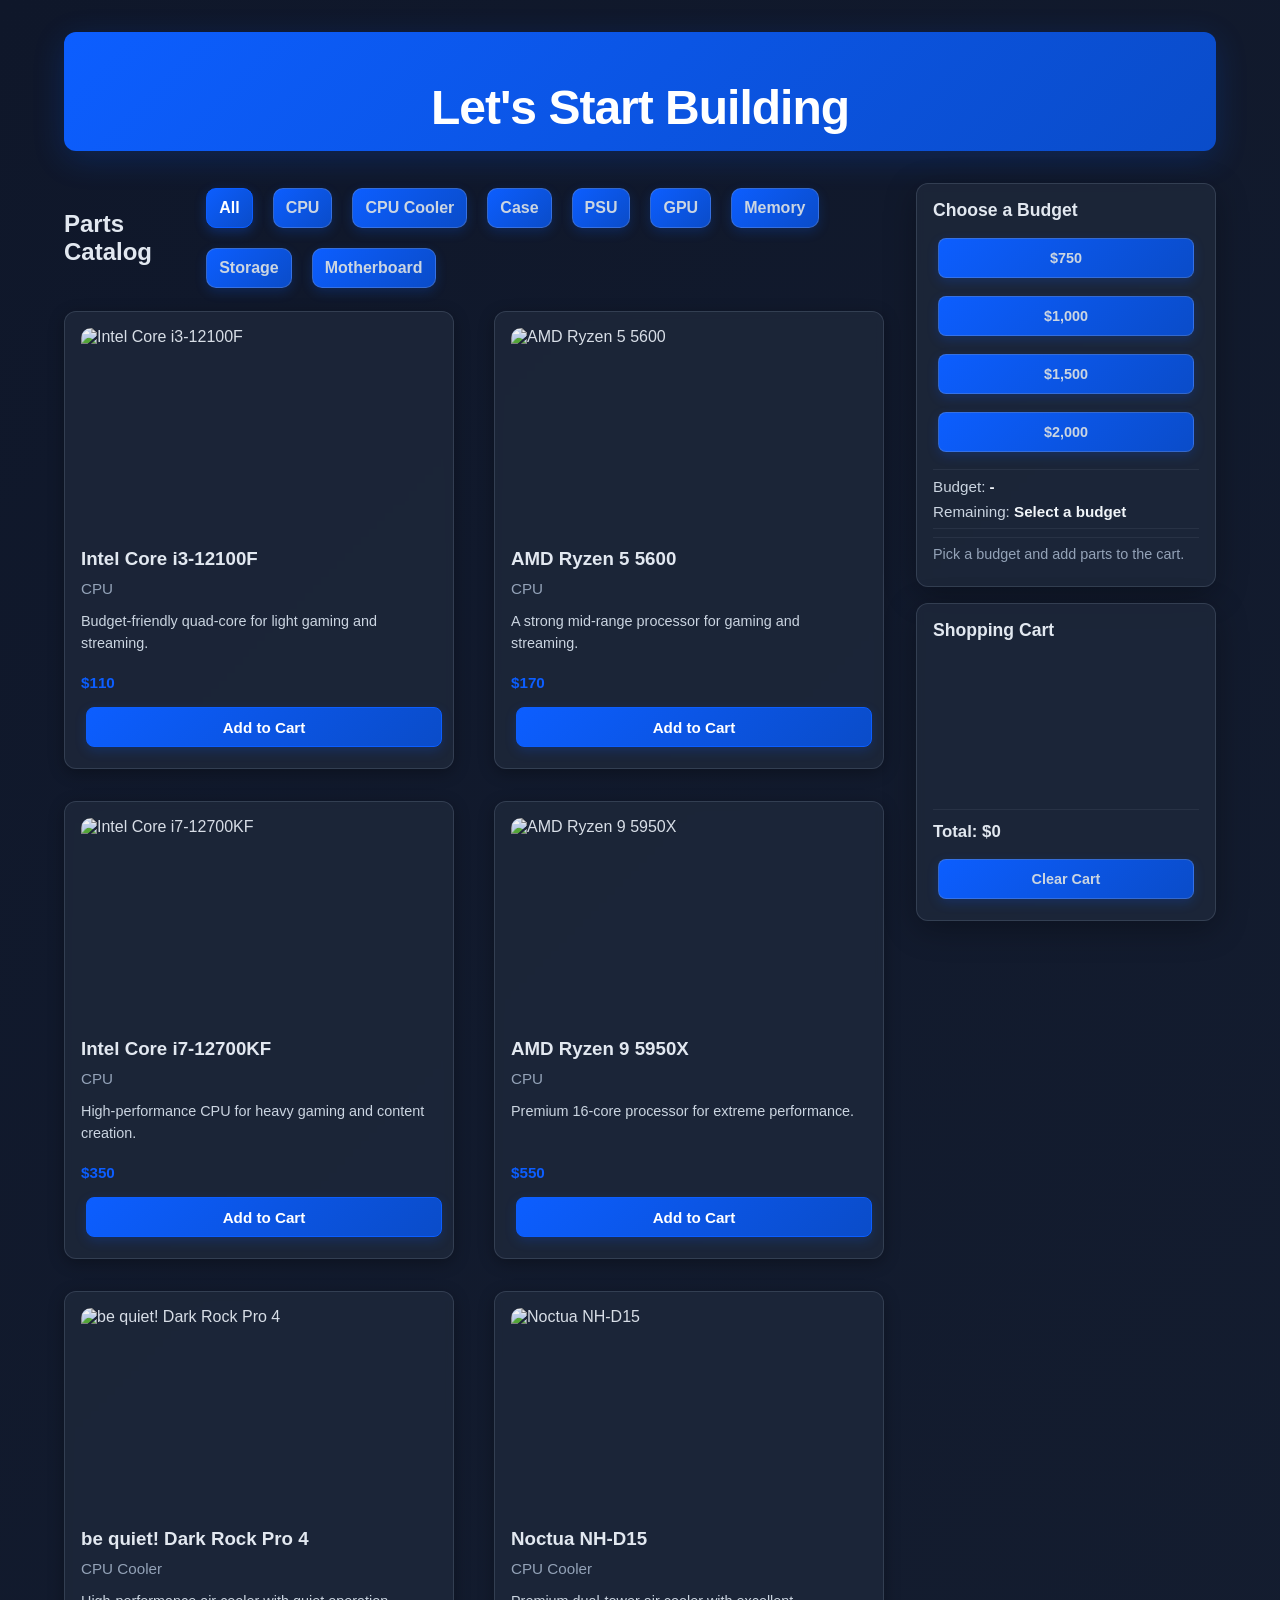
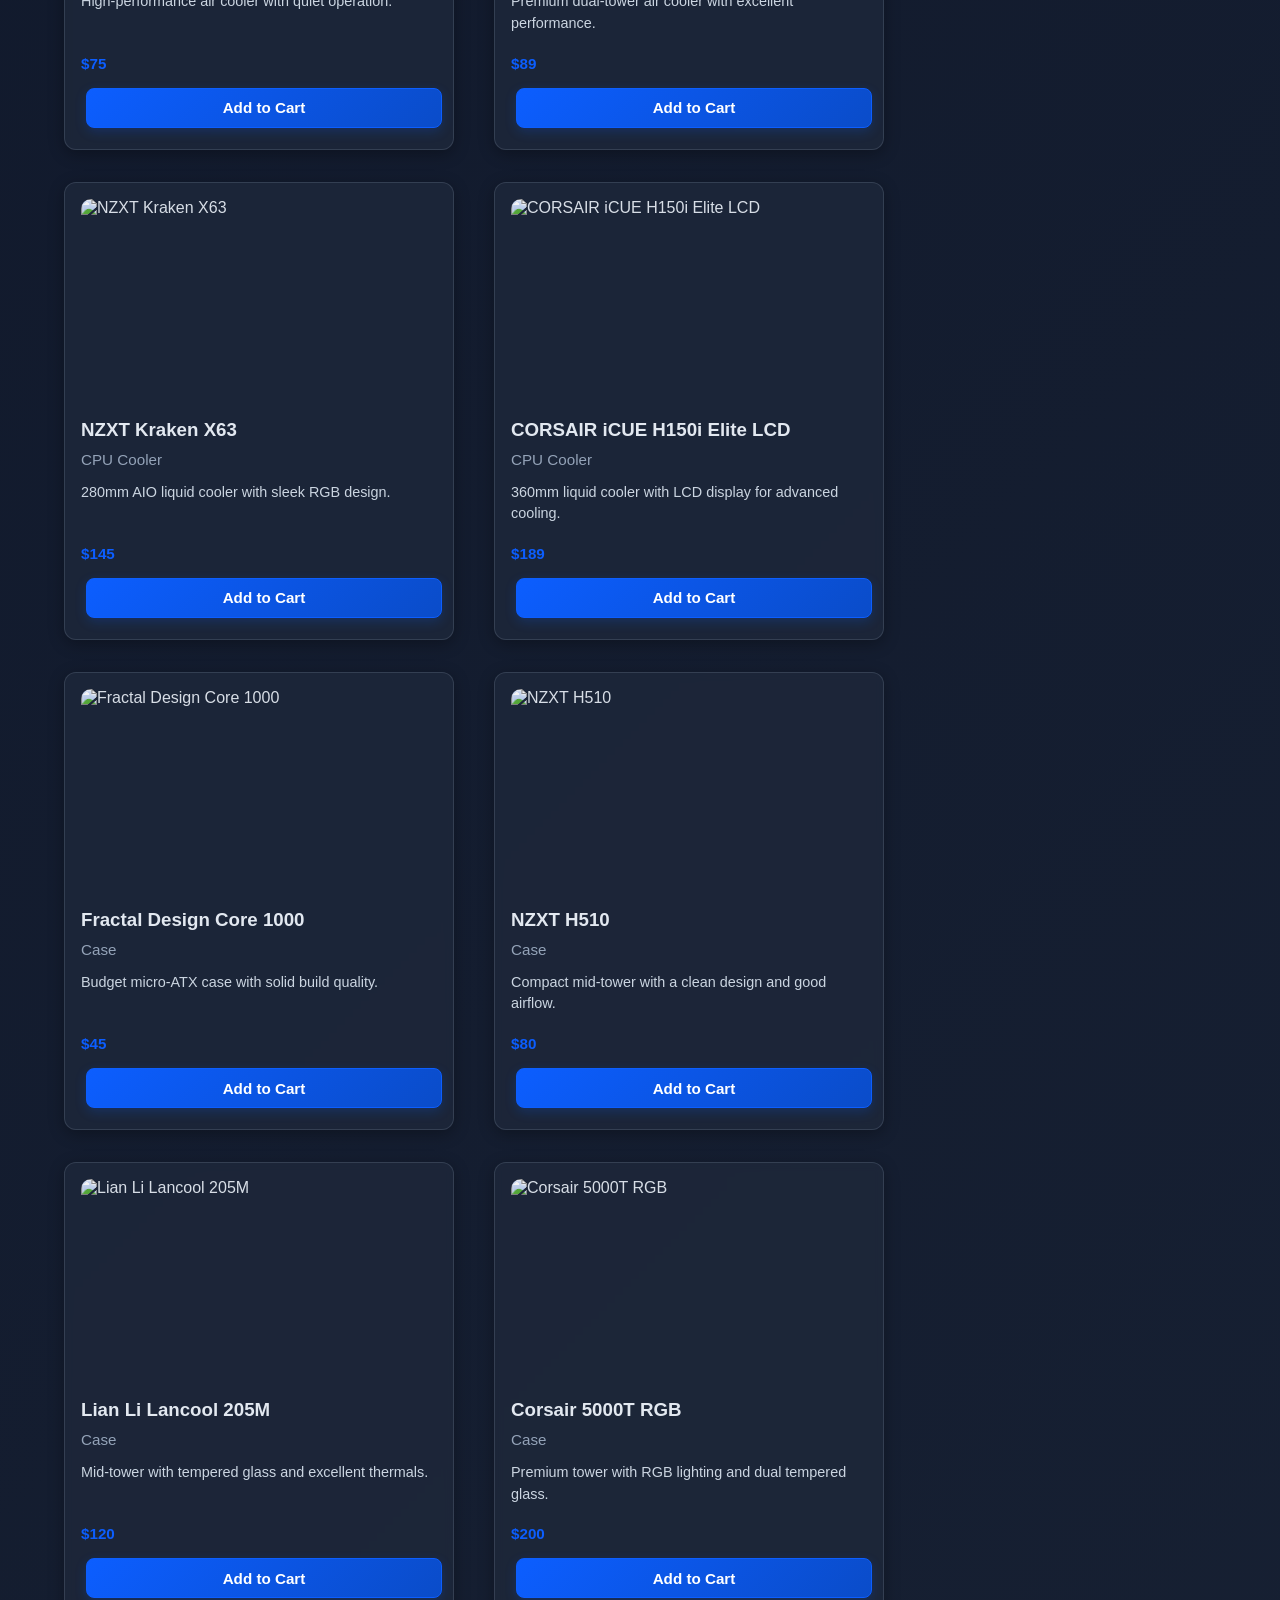
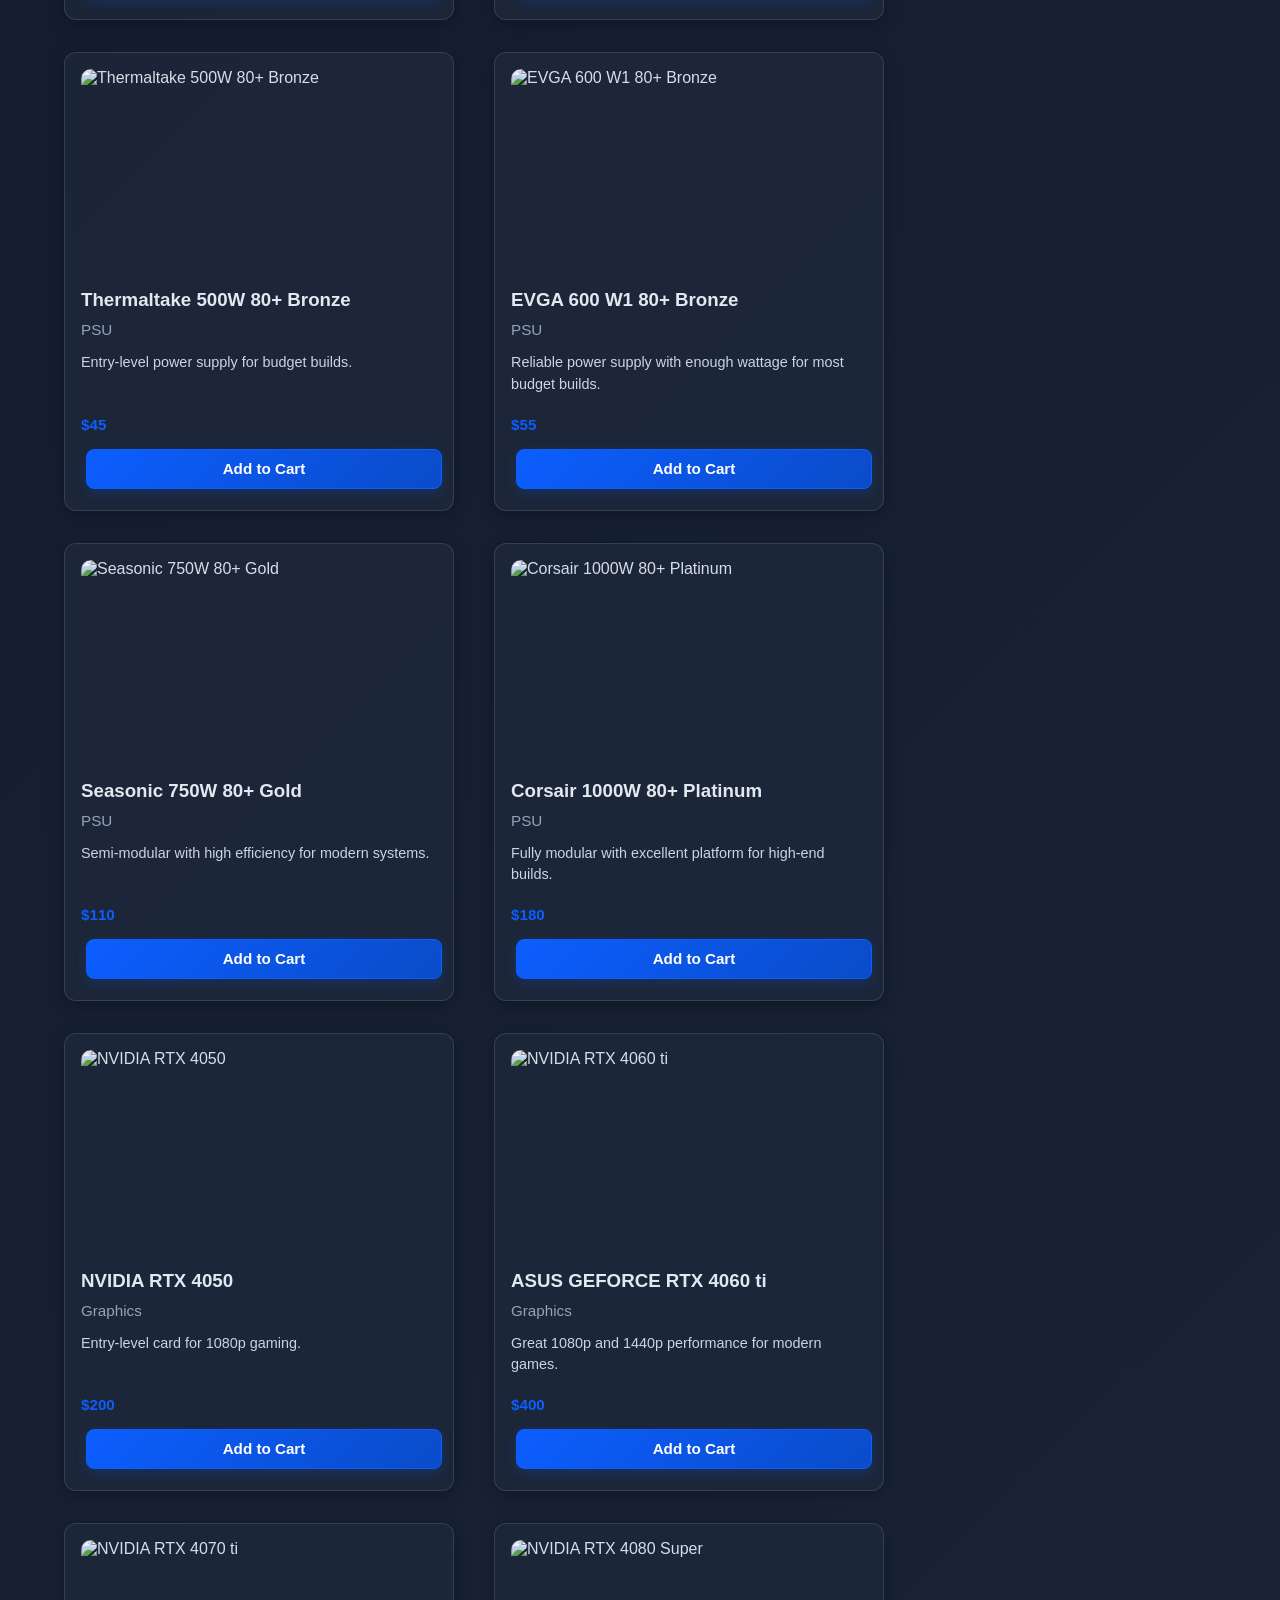
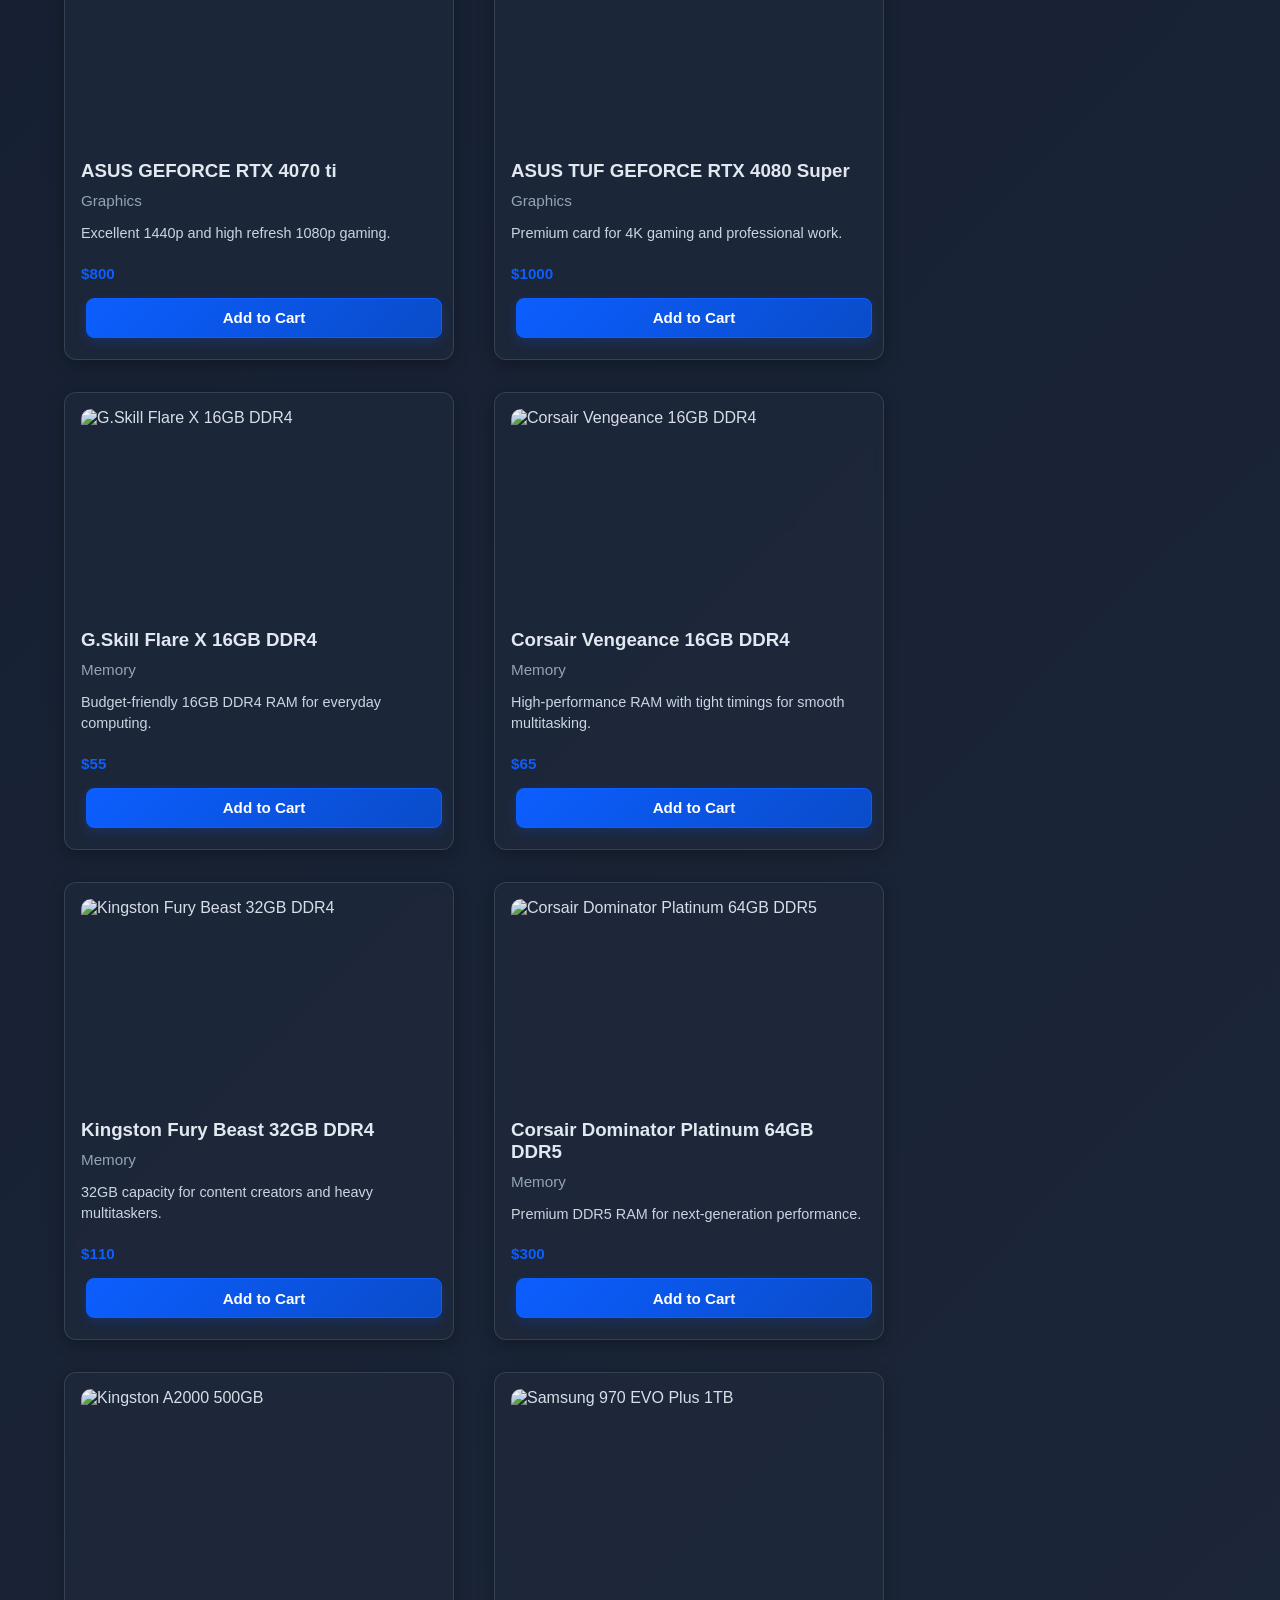
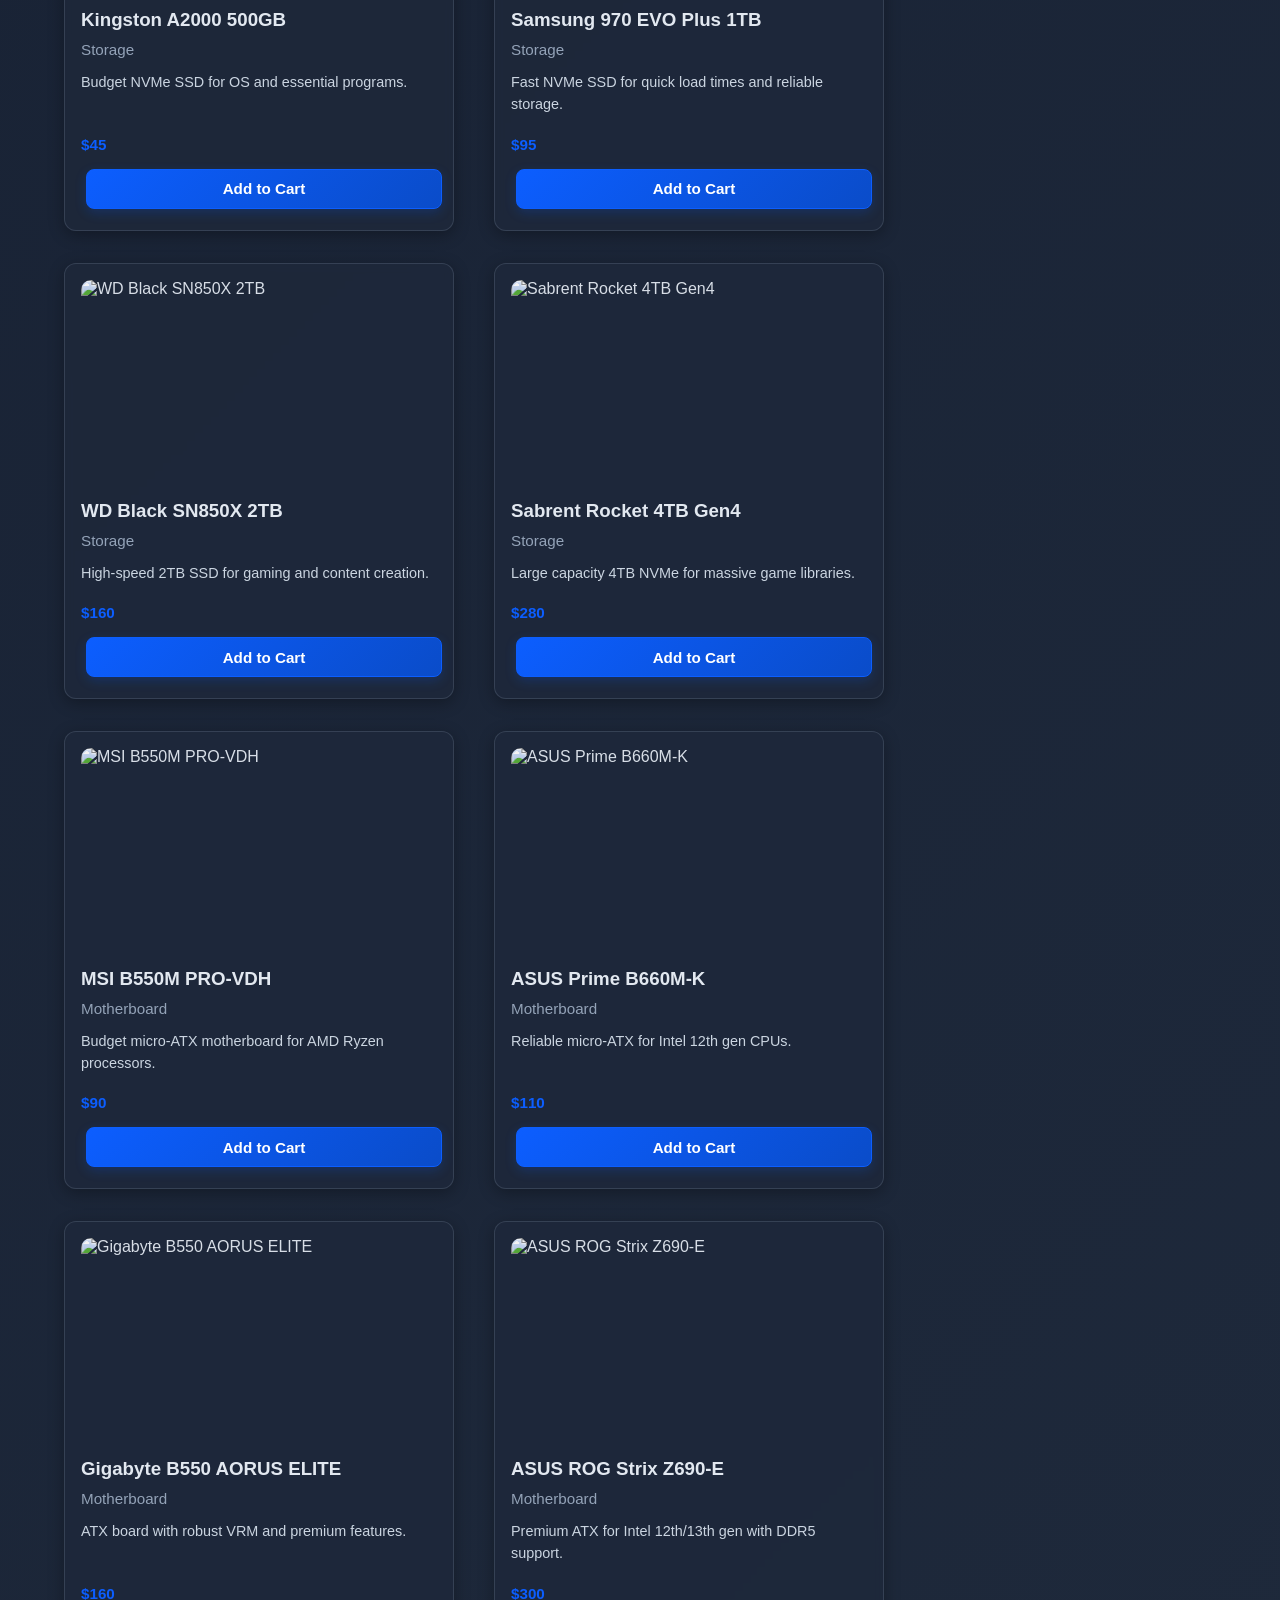
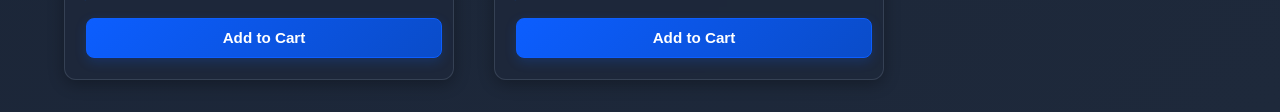
==== commit 84d3cde4: "Fixed the referencing" ====
--- a/index.html
+++ b/index.html
@@ -3,8 +3,8 @@
   <head>
     <title>Build a PC | Catalog</title>
     <meta name="description" content="Build a Computer Budget" />
-    <link rel="stylesheet" href="../style.css" />
-    <script type="text/javascript" src="buildapc.js" defer></script>
+    <link rel="stylesheet" href="style.css" />
+    <script type="text/javascript" src="scripts.js" defer></script>
   </head>
 
   <body>
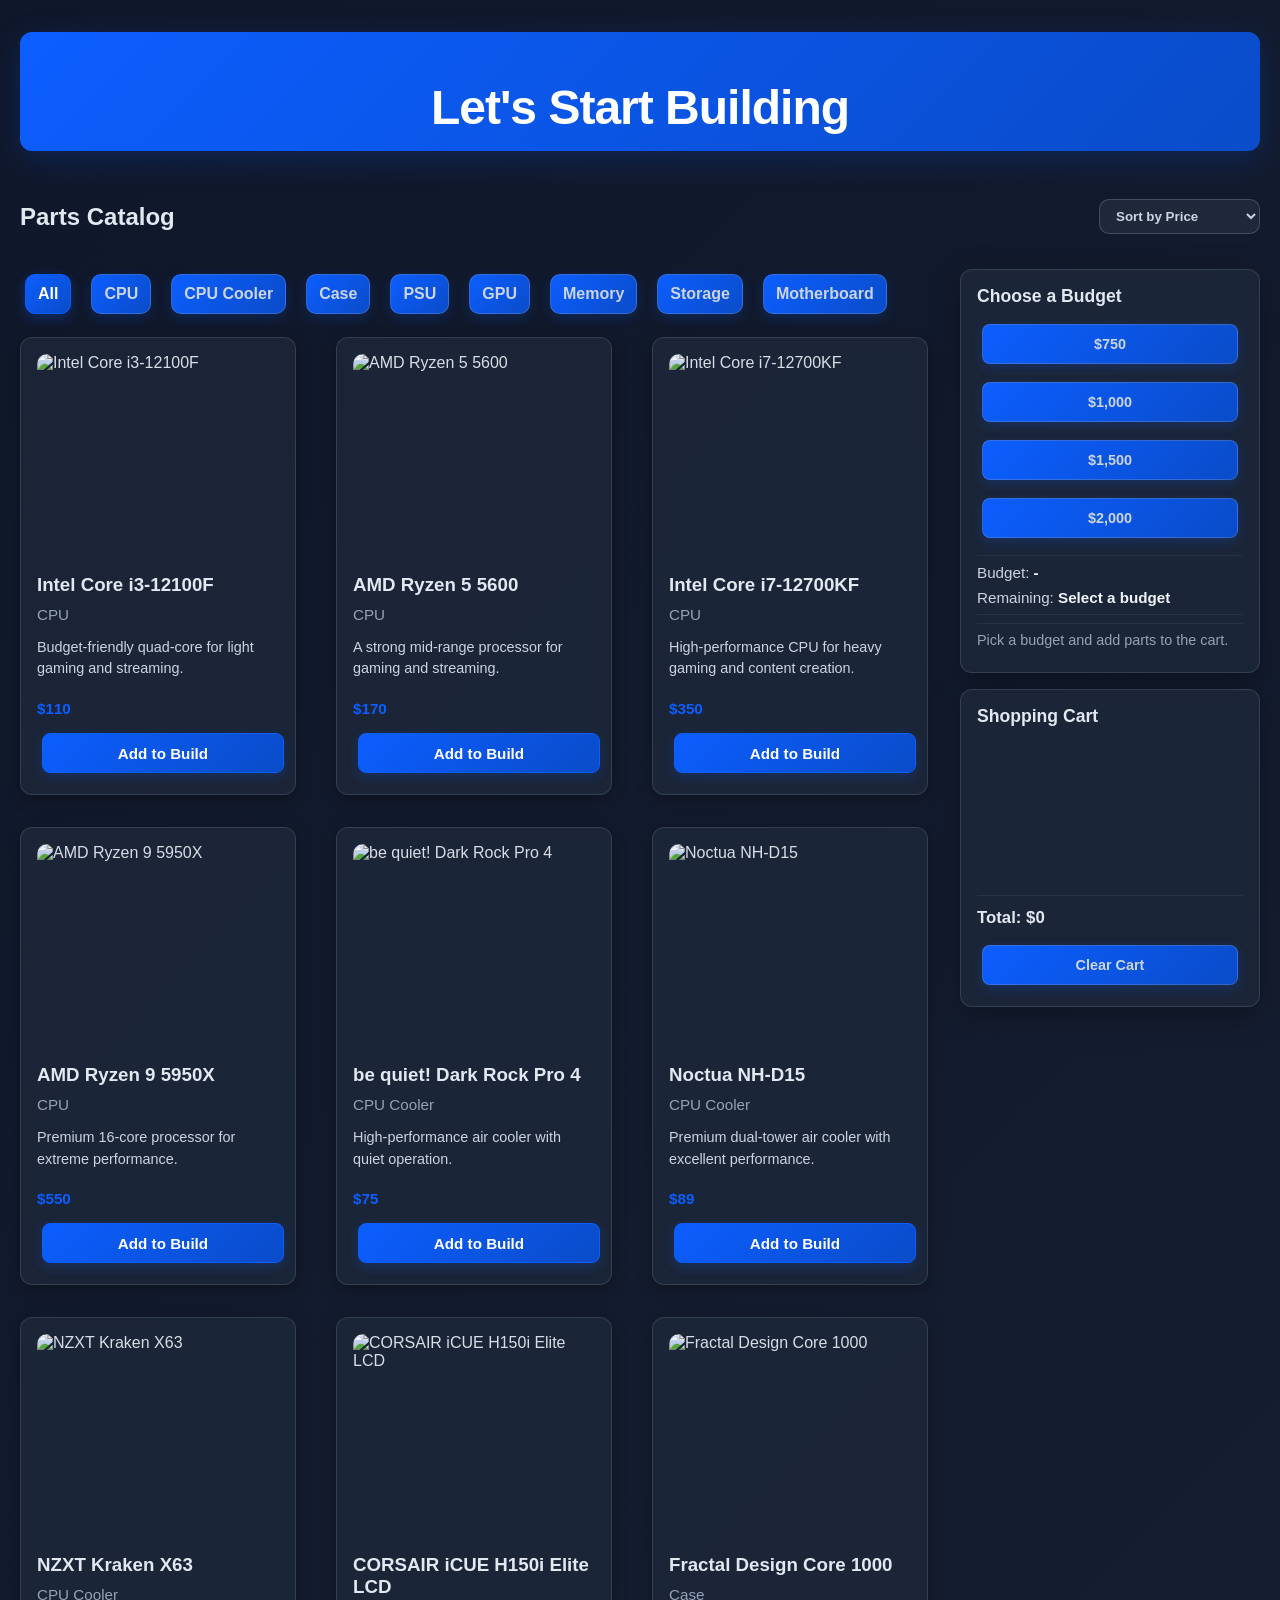
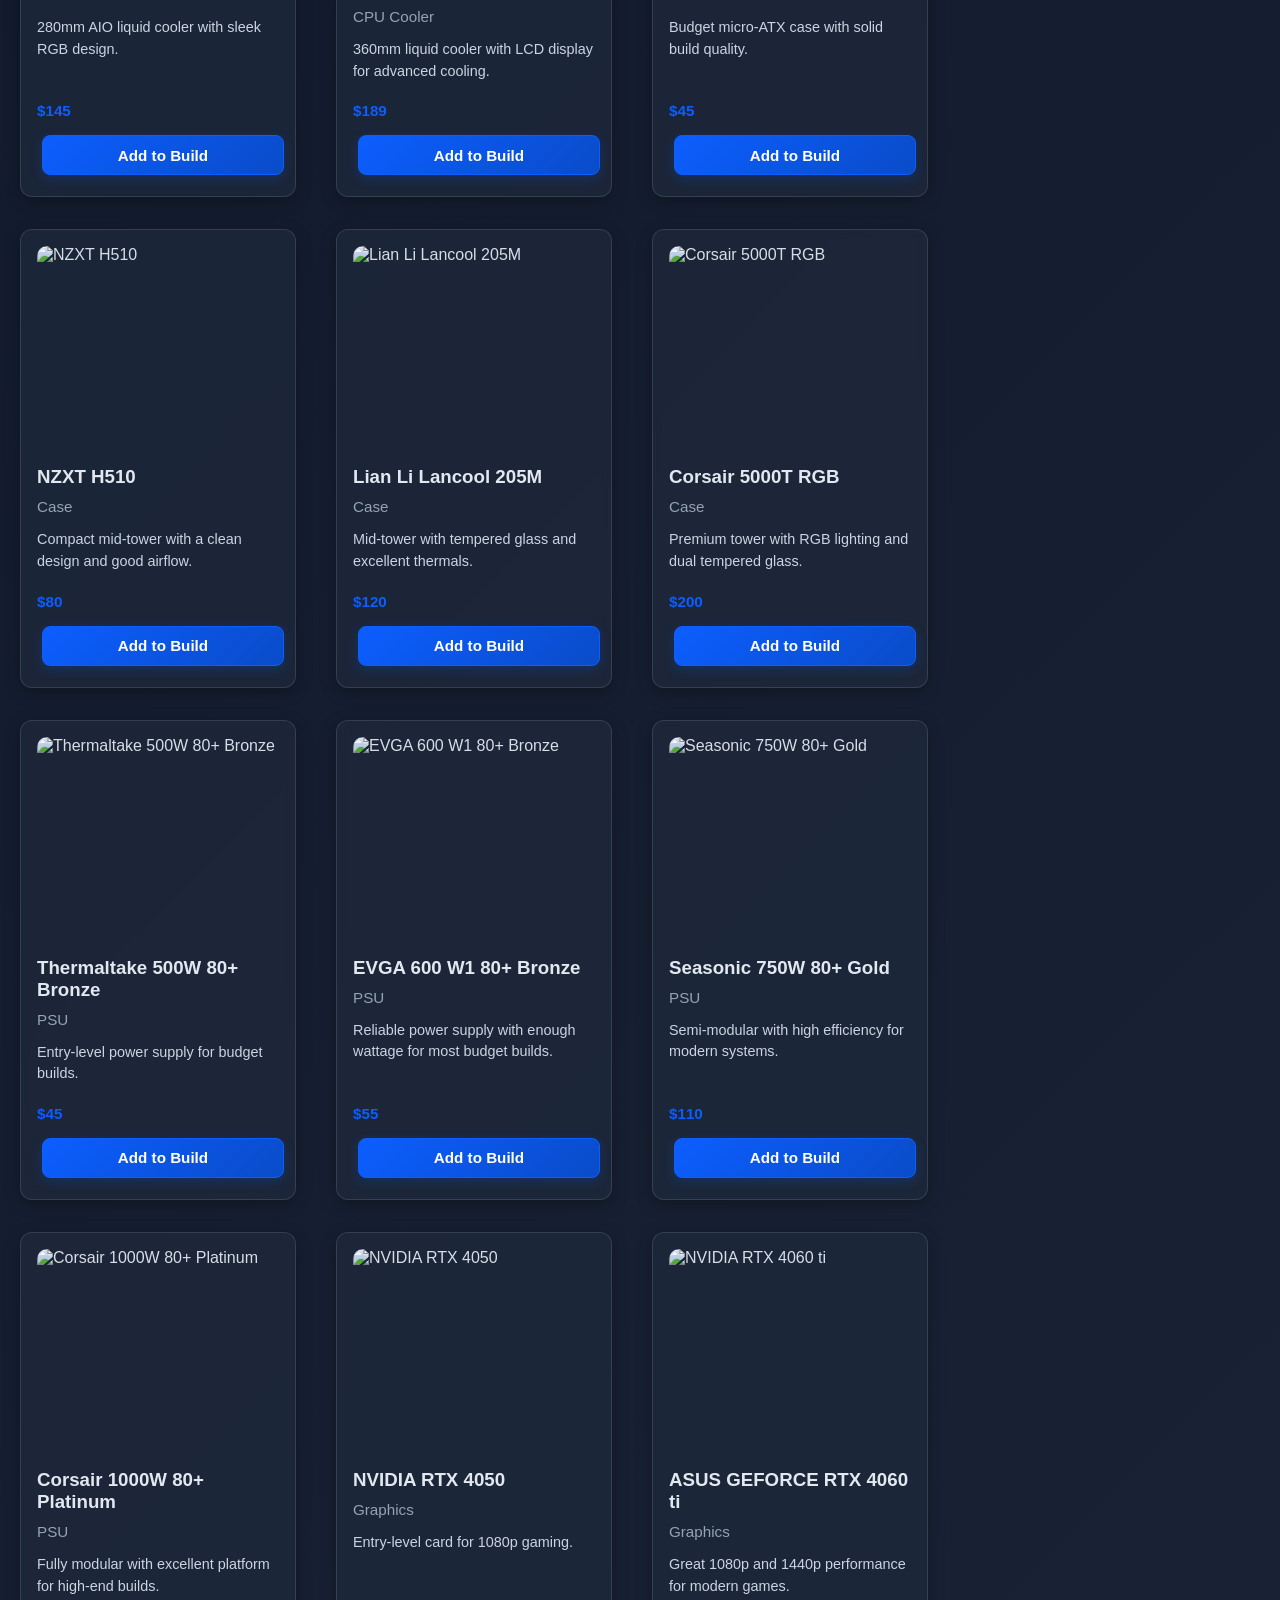
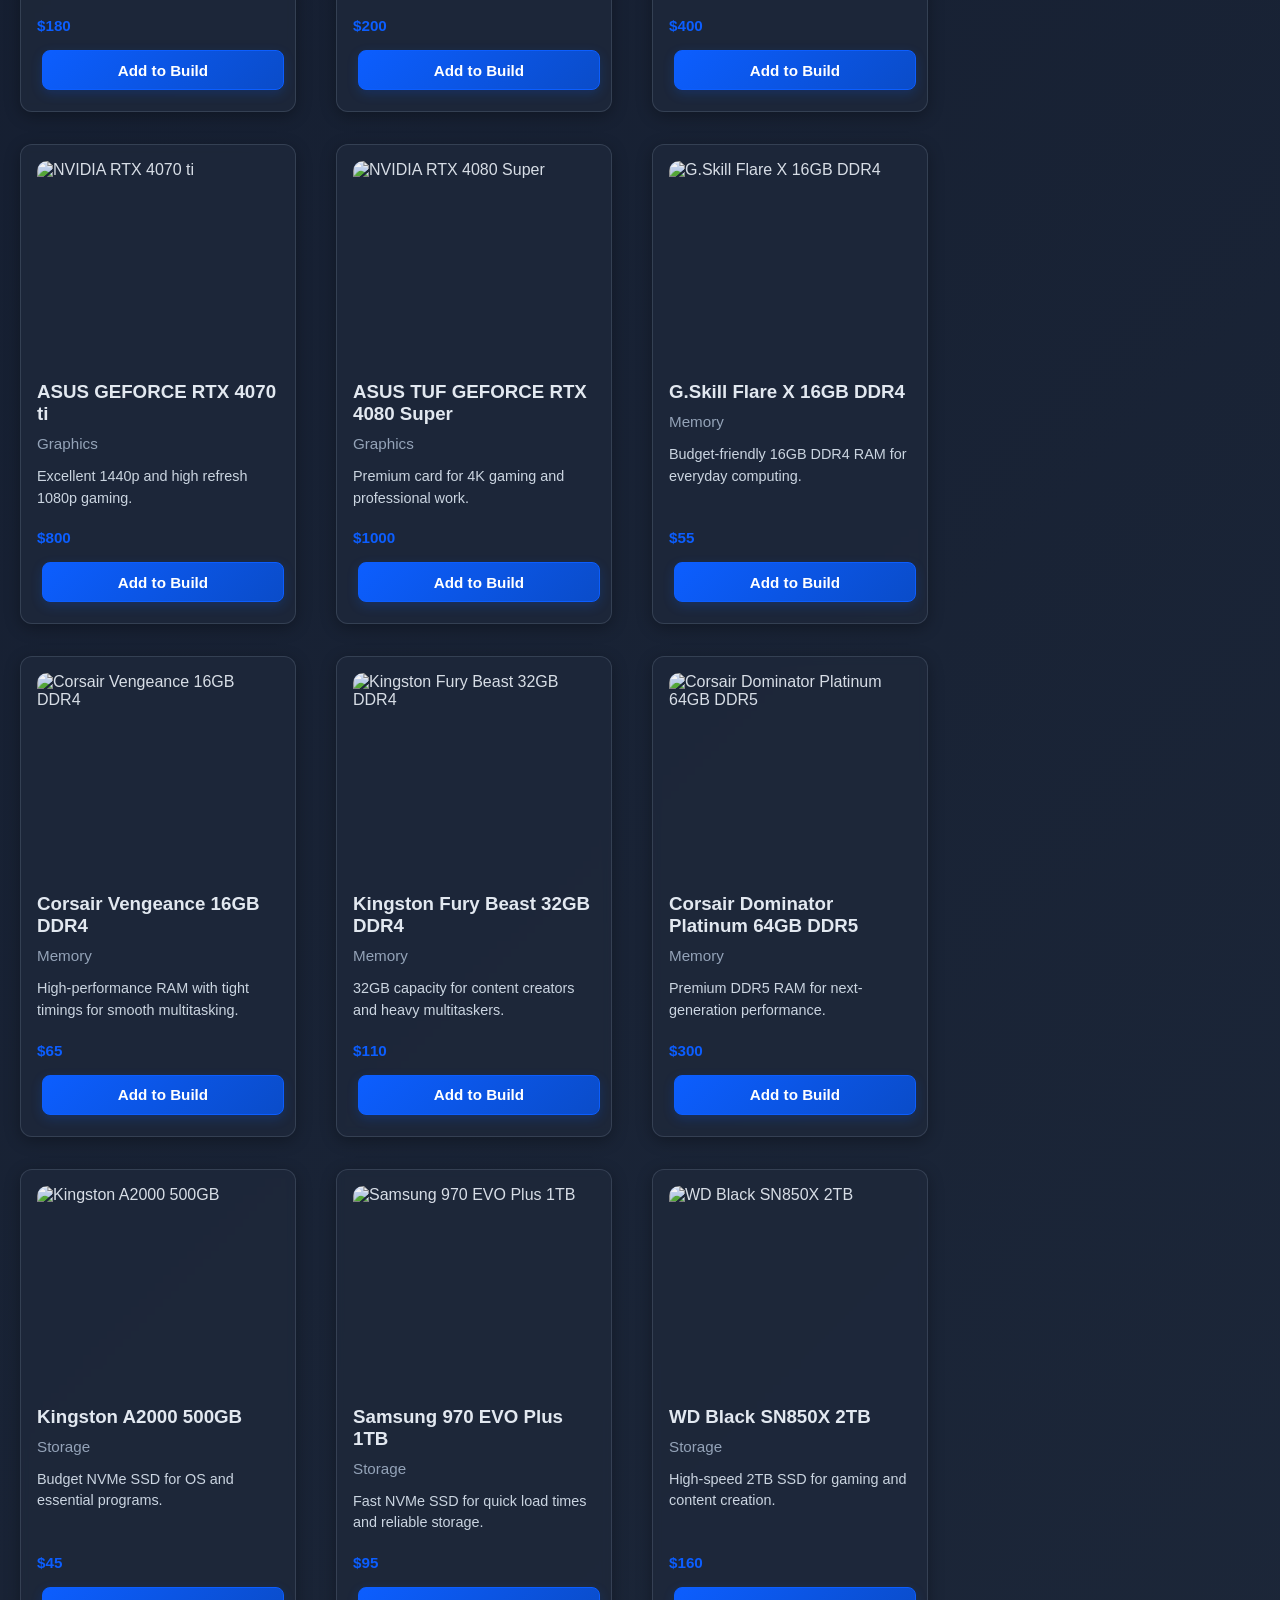
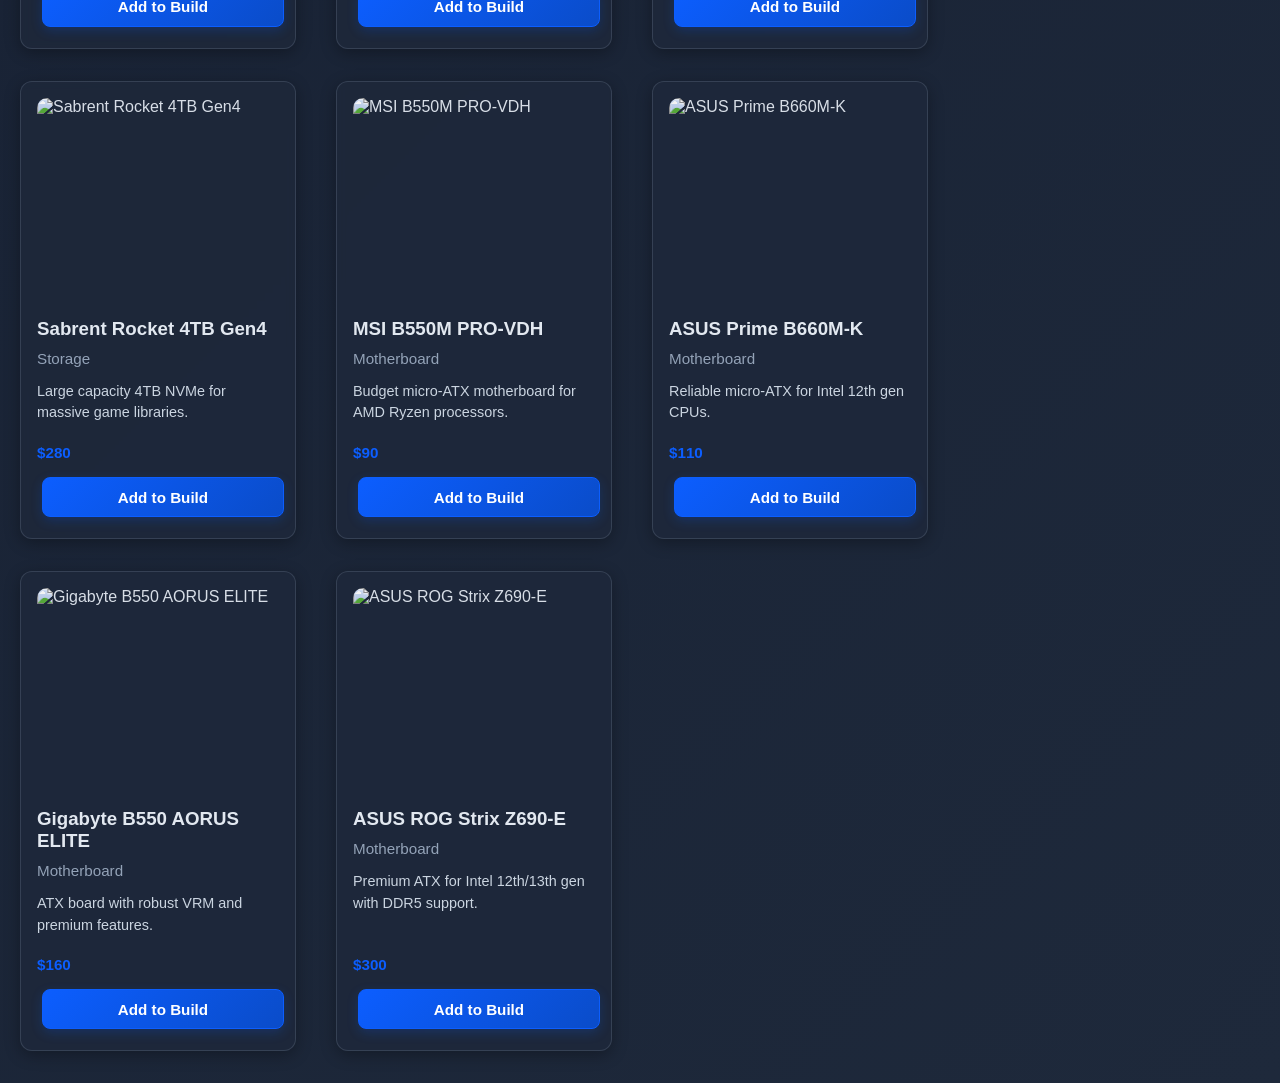
==== commit 839bc9f9: "Added a filter by price dropdown" ====
--- a/index.html
+++ b/index.html
@@ -13,12 +13,20 @@
       <h1 class="title">Let's Start Building</h1>
     </header>
 
-
+  <div class="catalog-header">
+    <h2>Parts Catalog</h2>
+    <div class="filter-controls">
+      <select id="sort-price" class="price-dropdown">
+        <option value="default">Sort by Price</option>
+        <option value="low-to-high">Lowest to Highest</option>
+        <option value="high-to-low">Highest to Lowest</option>
+      </select>
+    </div>
+  </div>
 
     <section class="catalog-layout">
       <section class="catalog-section">
         <div class="catalog-header">
-          <h2>Parts Catalog</h2>
           <div class="filter-controls">
             <button type="button" data-filter="all" class="active">All</button>
             <button type="button" data-filter="CPU">CPU</button>
@@ -64,7 +72,6 @@
           </article>
 
 <!-- CPU Coolers -->
-
           <article class="product-card" data-category="CPU Cooler">
             <img class="product-image" src="https://www.bequiet.com/volumes/pim/cooler/darkrock/darkrockpro4/3d/017.jpg" alt="be quiet! Dark Rock Pro 4" />
             <h3>be quiet! Dark Rock Pro 4</h3>
@@ -280,6 +287,7 @@
         </div>
       </section>
 
+    <!-- Budget and Cart Section -->
       <div class="budget-and-cart">
         <div class="budget-panel">
           <h2>Choose a Budget</h2>
--- a/style.css
+++ b/style.css
@@ -14,12 +14,8 @@
 
 .site-container {
   max-width: 1600px;
-  margin-left: auto;
-  margin-right: auto;
-  padding-left: 64px;
-  padding-right: 64px;
-  padding-top: 32px;
-  padding-bottom: 32px;
+  margin: 0 auto;
+  padding: 32px 20px;
 }
 
 .main-header {
@@ -32,31 +28,6 @@
   border-radius: 12px;
   box-shadow: 0 8px 32px rgba(12, 94, 255, 0.2);
   margin-bottom: 32px;
-}
-
-.top-nav {
-  position: absolute;
-  top: 18px;
-  left: 24px;
-  display: flex;
-  gap: 18px;
-}
-
-.top-nav a {
-  color: white;
-  text-decoration: none;
-  font-size: 1rem;
-  font-weight: 600;
-  padding: 10px 14px;
-  border-radius: 8px;
-  transition: all 0.3s ease;
-  background-color: rgba(255, 255, 255, 0.1);
-  border: 1px solid rgba(255, 255, 255, 0.2);
-}
-
-.top-nav a:hover {
-  background-color: rgba(255, 255, 255, 0.25);
-  transform: translateY(-2px);
 }
 
 .title {
@@ -68,91 +39,6 @@
   letter-spacing: -1px;
 }
 
-.intro-section {
-  max-width: 1600px;
-  margin-left: auto;
-  margin-right: auto;
-  padding-left: 64px;
-  padding-right: 64px;
-  padding-top: 32px;
-  padding-bottom: 32px;
-}
-
-.intro-section p {
-  margin-bottom: 1rem;
-}
-
-#card-container {
-  display: flex;
-  justify-content: center;
-  margin: 20px;
-}
-
-.card {
-  width: 300px;
-  background: rgba(30, 41, 59, 0.8);
-  border: 1px solid rgba(148, 163, 184, 0.2);
-  border-radius: 12px;
-  padding: 16px; 
-  margin: 10px;
-  backdrop-filter: blur(4px);
-  transition: all 0.3s ease;
-  box-shadow: 0 4px 16px rgba(0, 0, 0, 0.3);
-  display: flex;
-  flex-direction: column;
-}
-
-.card:hover {
-  border-color: rgba(12, 94, 255, 0.5);
-  box-shadow: 0 12px 48px rgba(12, 94, 255, 0.2);
-  transform: translateY(-4px);
-}
-
-.card-content {
-  padding: 20px;
-  color: #cbd5e1;
-}
-
-.card-content h2 {
-  margin-top: 0;
-  font-size: 20px;
-  color: #e2e8f0;
-}
-
-.card img {
-  width: 100%;
-  height: 200px; 
-  object-fit: cover;
-  border-radius: 10px;
-  margin-bottom: 14px;
-  opacity: 0.95;
-  transition: opacity 0.3s ease;
-}
-
-.card:hover img {
-  opacity: 1;
-}
-
-.intro-gallery {
-  display: flex;
-  flex-wrap: wrap;
-  justify-content: center;
-  gap: 24px;
-  margin-top: 16px;
-}
-
-.intro-gallery img {
-  width: auto;
-  max-width: 100%;
-  height: 240px;
-  border-radius: 8px;
-  display: block;
-}
-
-.budget-section {
-  display: none;
-}
-
 .catalog-layout {
   display: flex;
   gap: 32px;
@@ -173,14 +59,13 @@
   flex-shrink: 0;
 }
 
-/* 2. Grouped Sidebar Elements to guarantee identical borders/alignment */
 .budget-panel,
 .cart-section {
   background: rgba(30, 41, 59, 0.8);
   border: 1px solid rgba(148, 163, 184, 0.2);
   border-radius: 12px;
   padding: 16px;
-  width: 100%; /* They will now both fill the 300px sidebar perfectly */
+  width: 100%;
   backdrop-filter: blur(4px);
   box-shadow: 0 8px 32px rgba(0, 0, 0, 0.3);
 }
@@ -243,10 +128,9 @@
   color: #cbd5e1;
 }
 
-.filter-controls {
-  display: flex;
-  flex-wrap: wrap;
-  gap: 10px;
+.budget-summary strong {
+  font-weight: 700;
+  color: #f1f5f9;
 }
 
 .catalog-header {
@@ -260,6 +144,12 @@
 .catalog-header h2 {
   color: #e2e8f0;
   font-weight: 600;
+}
+
+.filter-controls {
+  display: flex;
+  flex-wrap: wrap;
+  gap: 10px;
 }
 
 .filter-controls button {
@@ -278,16 +168,6 @@
   color: white;
   border-color: #0c5eff;
   box-shadow: 0 4px 12px rgba(12, 94, 255, 0.3);
-}
-
-.filter-controls button:hover {
-  background-color: rgba(148, 163, 184, 0.2);
-  border-color: rgba(148, 163, 184, 0.5);
-}
-
-.budget-summary strong {
-  font-weight: 700;
-  color: #f1f5f9;
 }
 
 .budget-warning {
@@ -393,10 +273,6 @@
   box-shadow: 0 6px 20px rgba(12, 94, 255, 0.35);
 }
 
-.add-to-cart-btn:active {
-  transform: translateY(0);
-}
-
 .cart-items {
   min-height: 140px;
 }
@@ -451,22 +327,11 @@
   color: #ff6b6b;
 }
 
-.footer {
-  display: flex;
-  justify-content: center;
-  background: linear-gradient(135deg, #0c5eff 0%, #0a4cc9 100%);
-  padding: 20px;
-  margin-top: 40px;
-  border-radius: 12px;
-  box-shadow: 0 8px 32px rgba(12, 94, 255, 0.2);
-}
-
 button {
   text-align: center;
   background: linear-gradient(135deg, #0c5eff 0%, #0a4cc9 100%);
   border: 1px solid #0c5eff;
-  padding-left: 10px;
-  padding-right: 10px;
+  padding: 0 10px;
   height: 40px;
   border-radius: 10px;
   color: white;
@@ -483,6 +348,20 @@
   box-shadow: 0 6px 20px rgba(12, 94, 255, 0.35);
 }
 
-button:active {
-  transform: translateY(0);
+.price-dropdown{
+  background-color:rgba(148, 163, 184, 0.1);
+  border: 1px solid rgba(148, 163, 184, 0.3);
+  color: #cbd5e1;
+  padding: 8px 12px;
+  border-radius: 10px;
+  cursor: pointer;
+  transition: all 0.3s ease;
+  font-weight: 600;
+  cursor: pointer;
+  outline: none;
+}
+
+.price-dropdown option{
+  background-color: #1e293b;
+  color: #e2e8f0
 }
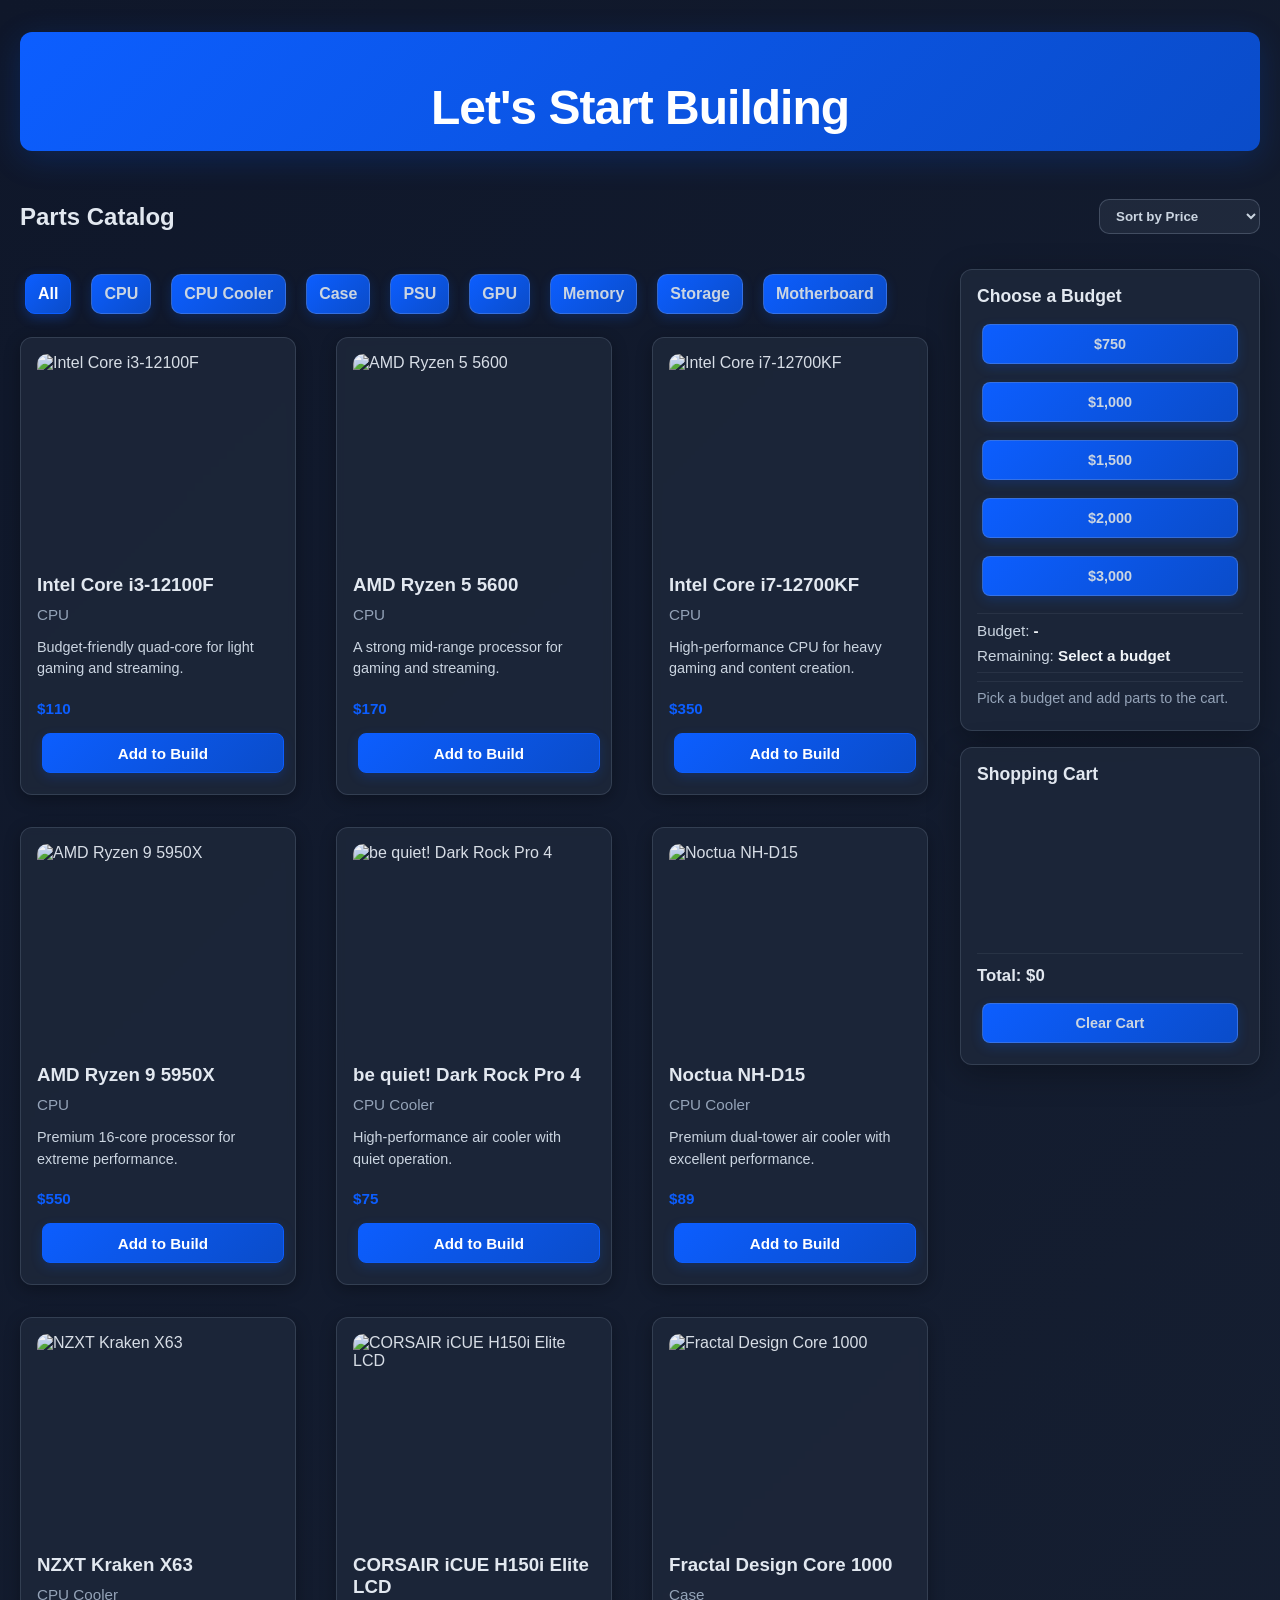
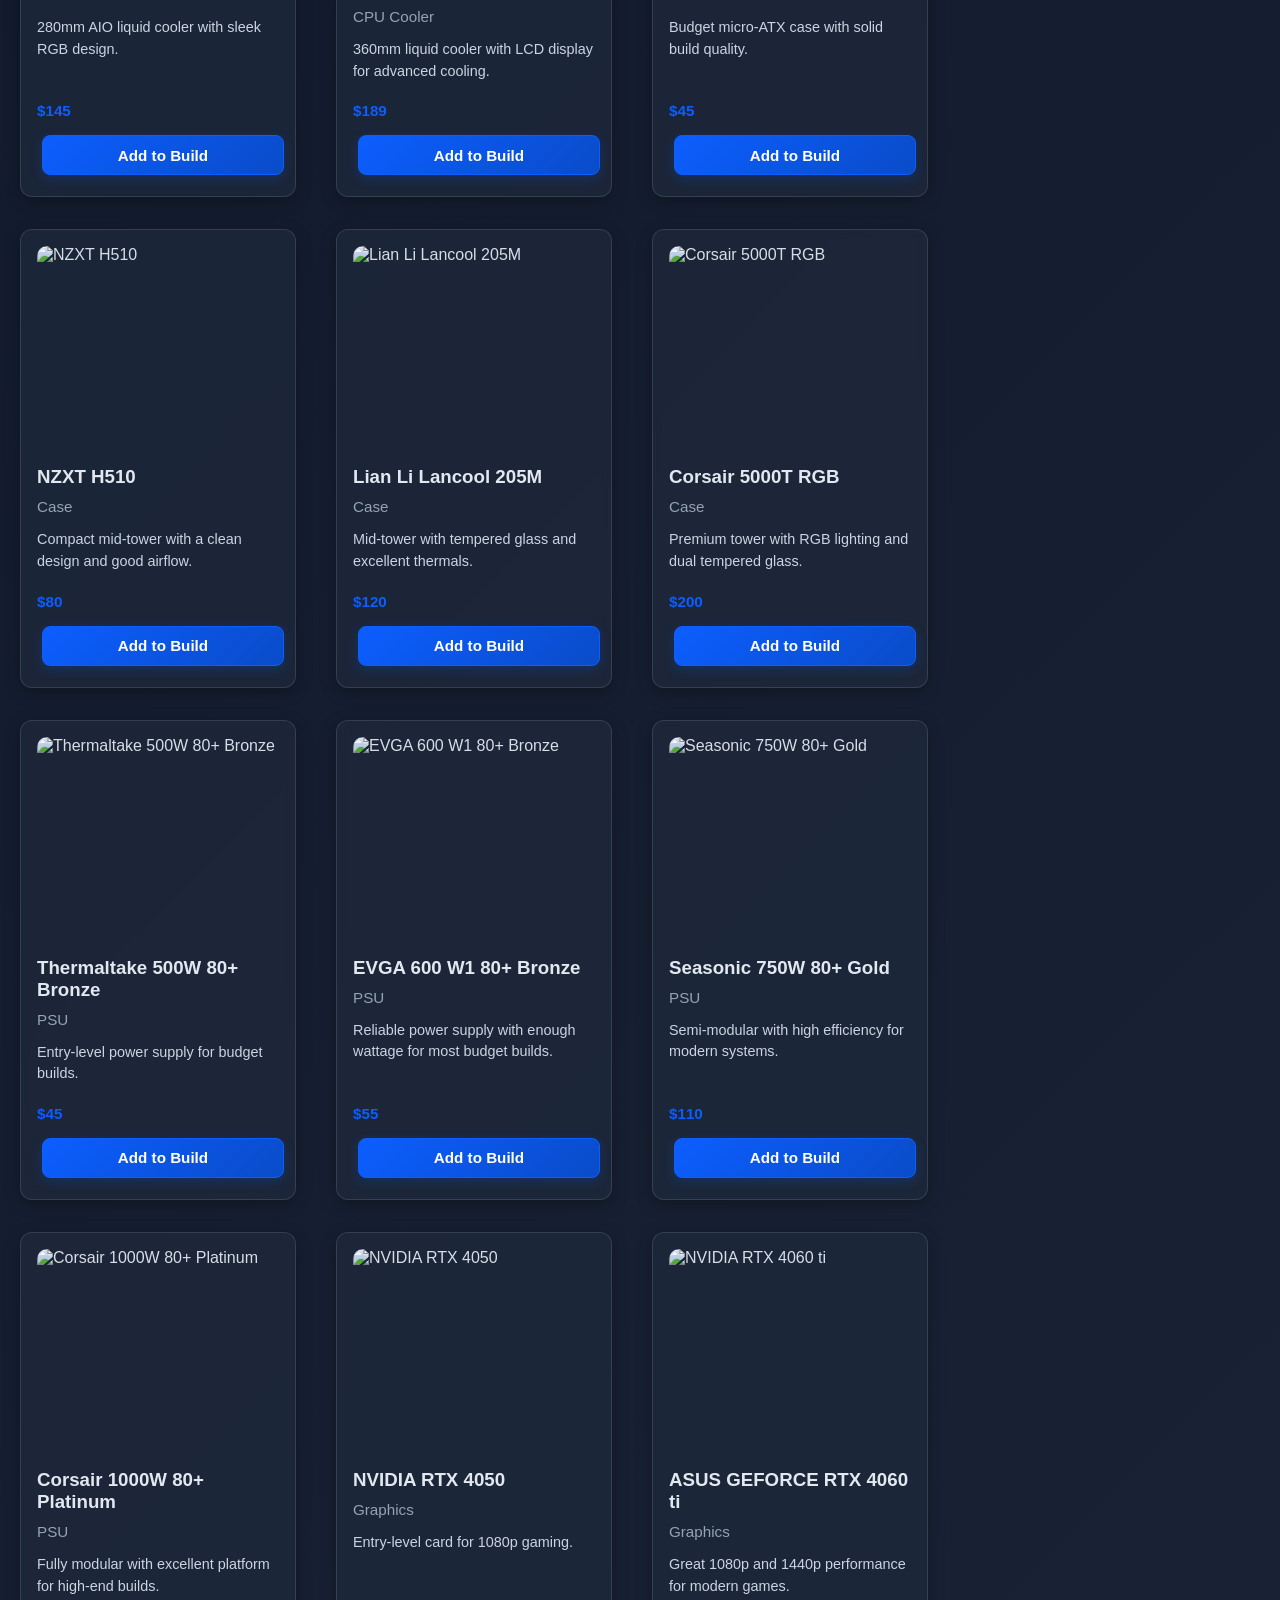
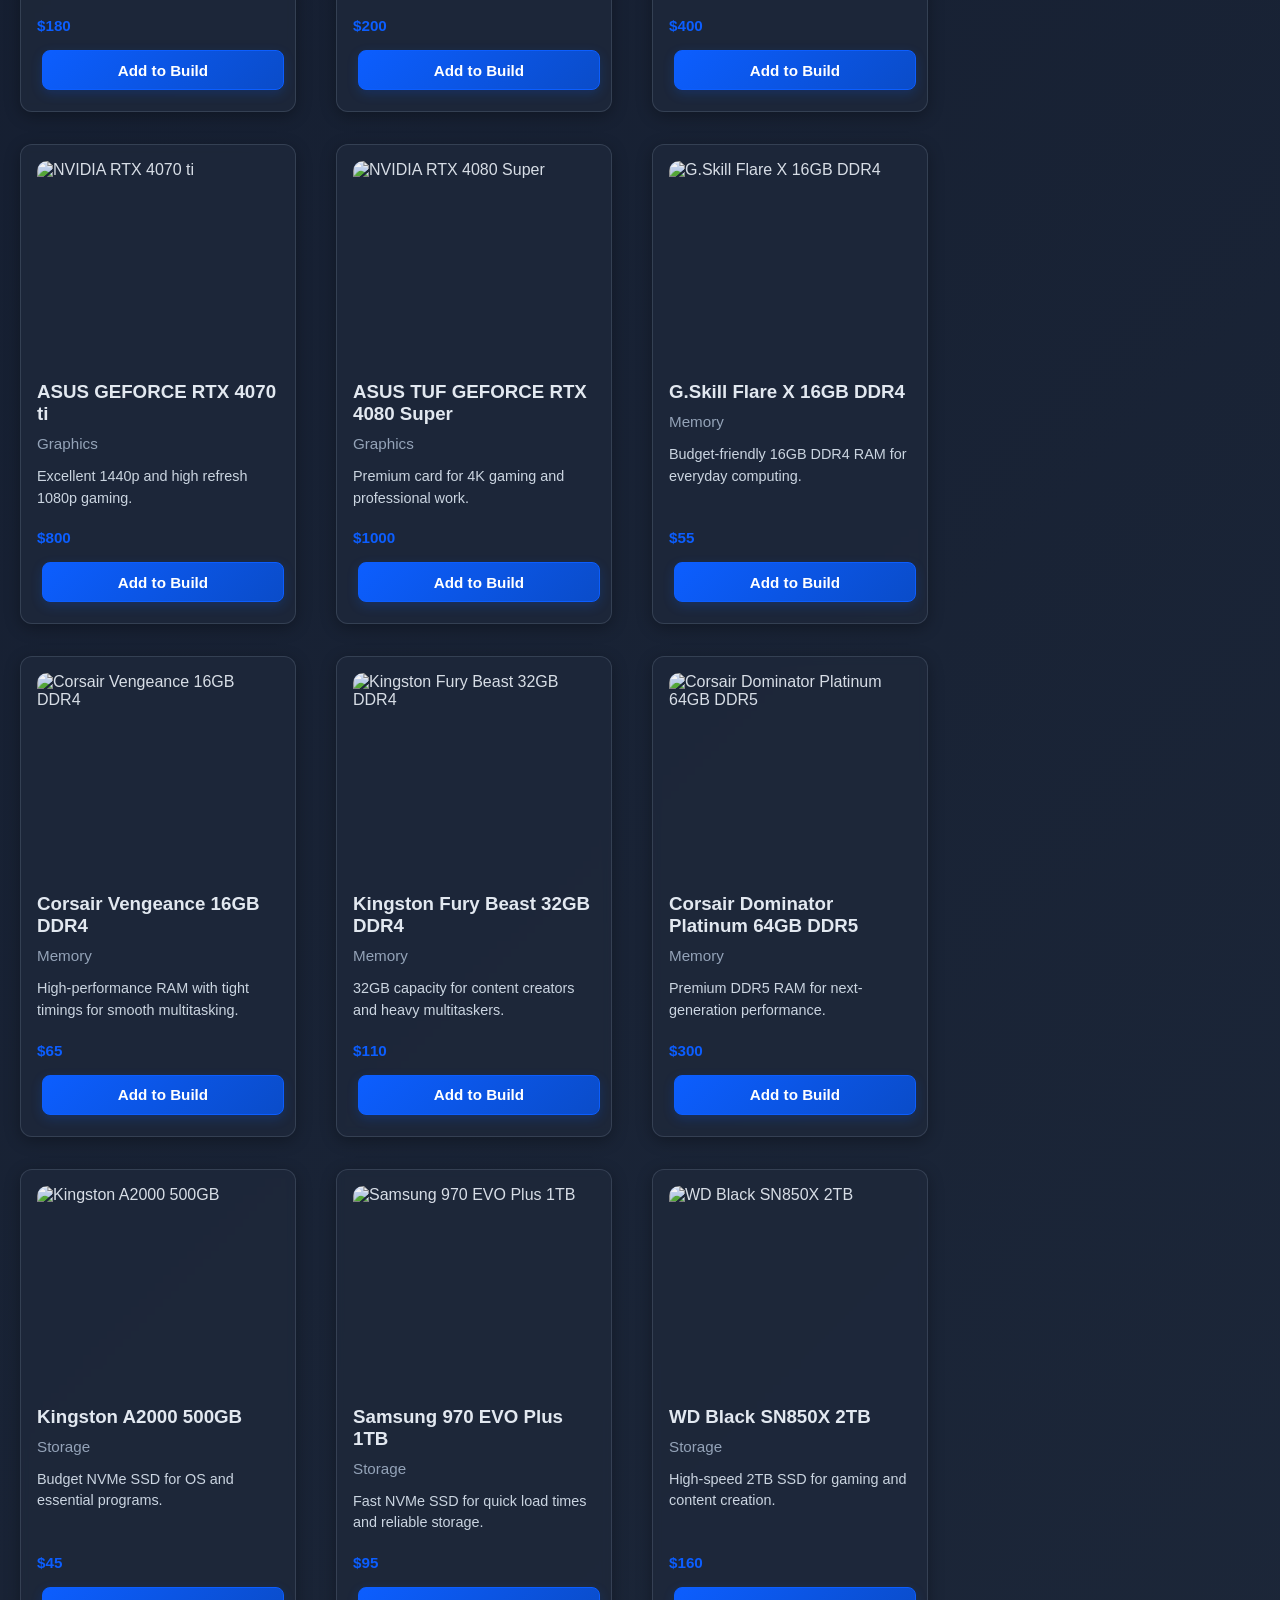
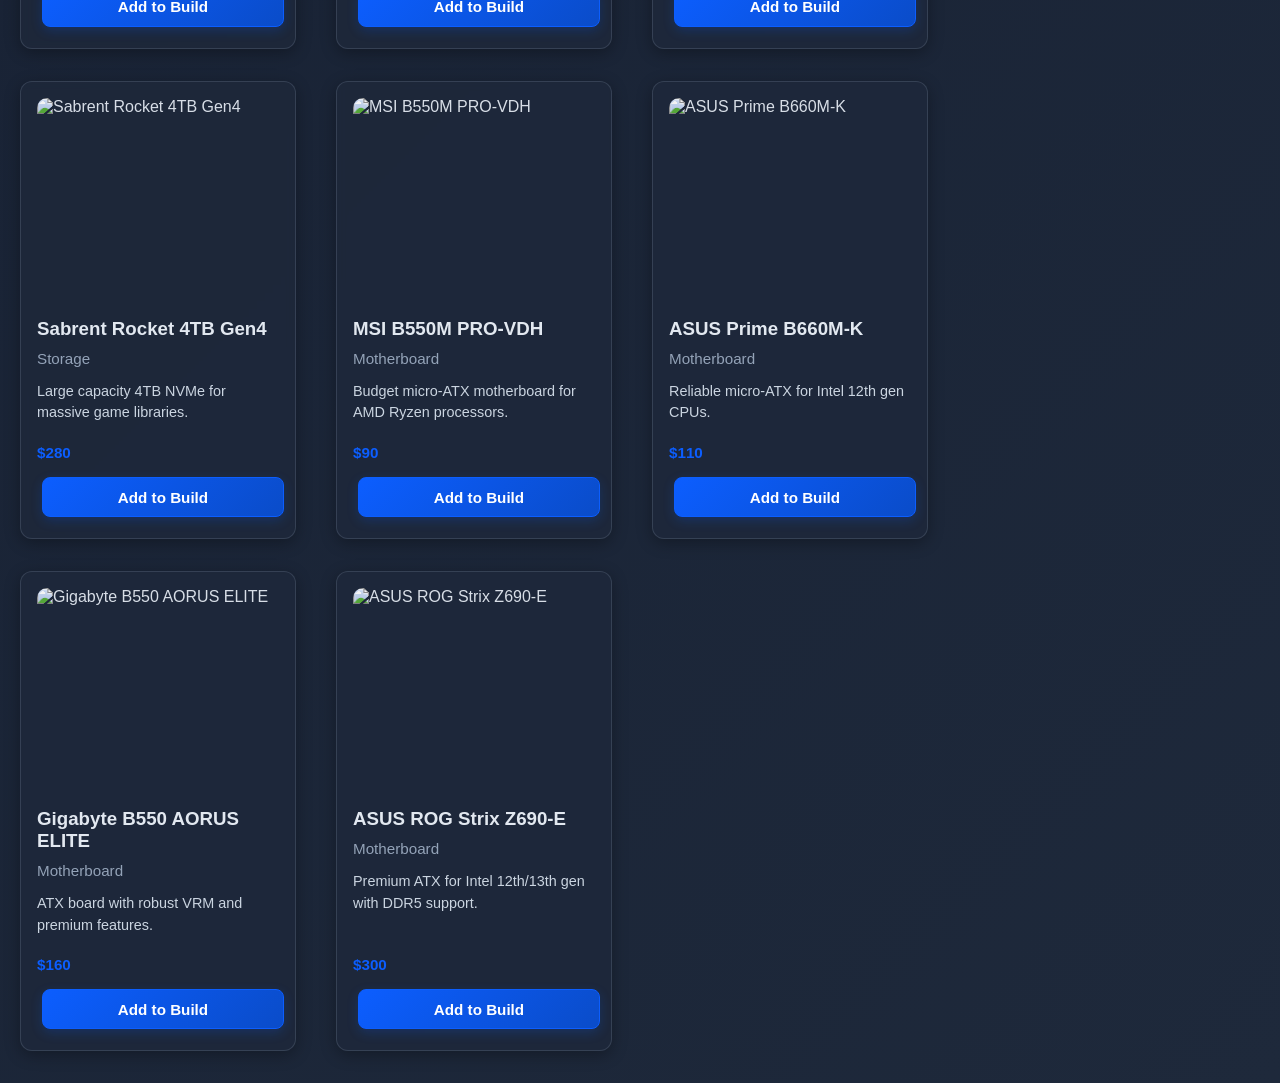
==== commit 6bb1f120: "Added 3000 budget option" ====
--- a/index.html
+++ b/index.html
@@ -296,6 +296,7 @@
             <button type="button" data-budget="1000">$1,000</button>
             <button type="button" data-budget="1500">$1,500</button>
             <button type="button" data-budget="2000">$2,000</button>
+            <button type="button" data-budget="3000">$3,000</button>
           </div>
           <div class="budget-summary">
             <span>Budget: <strong id="budget-amount">-</strong></span>
